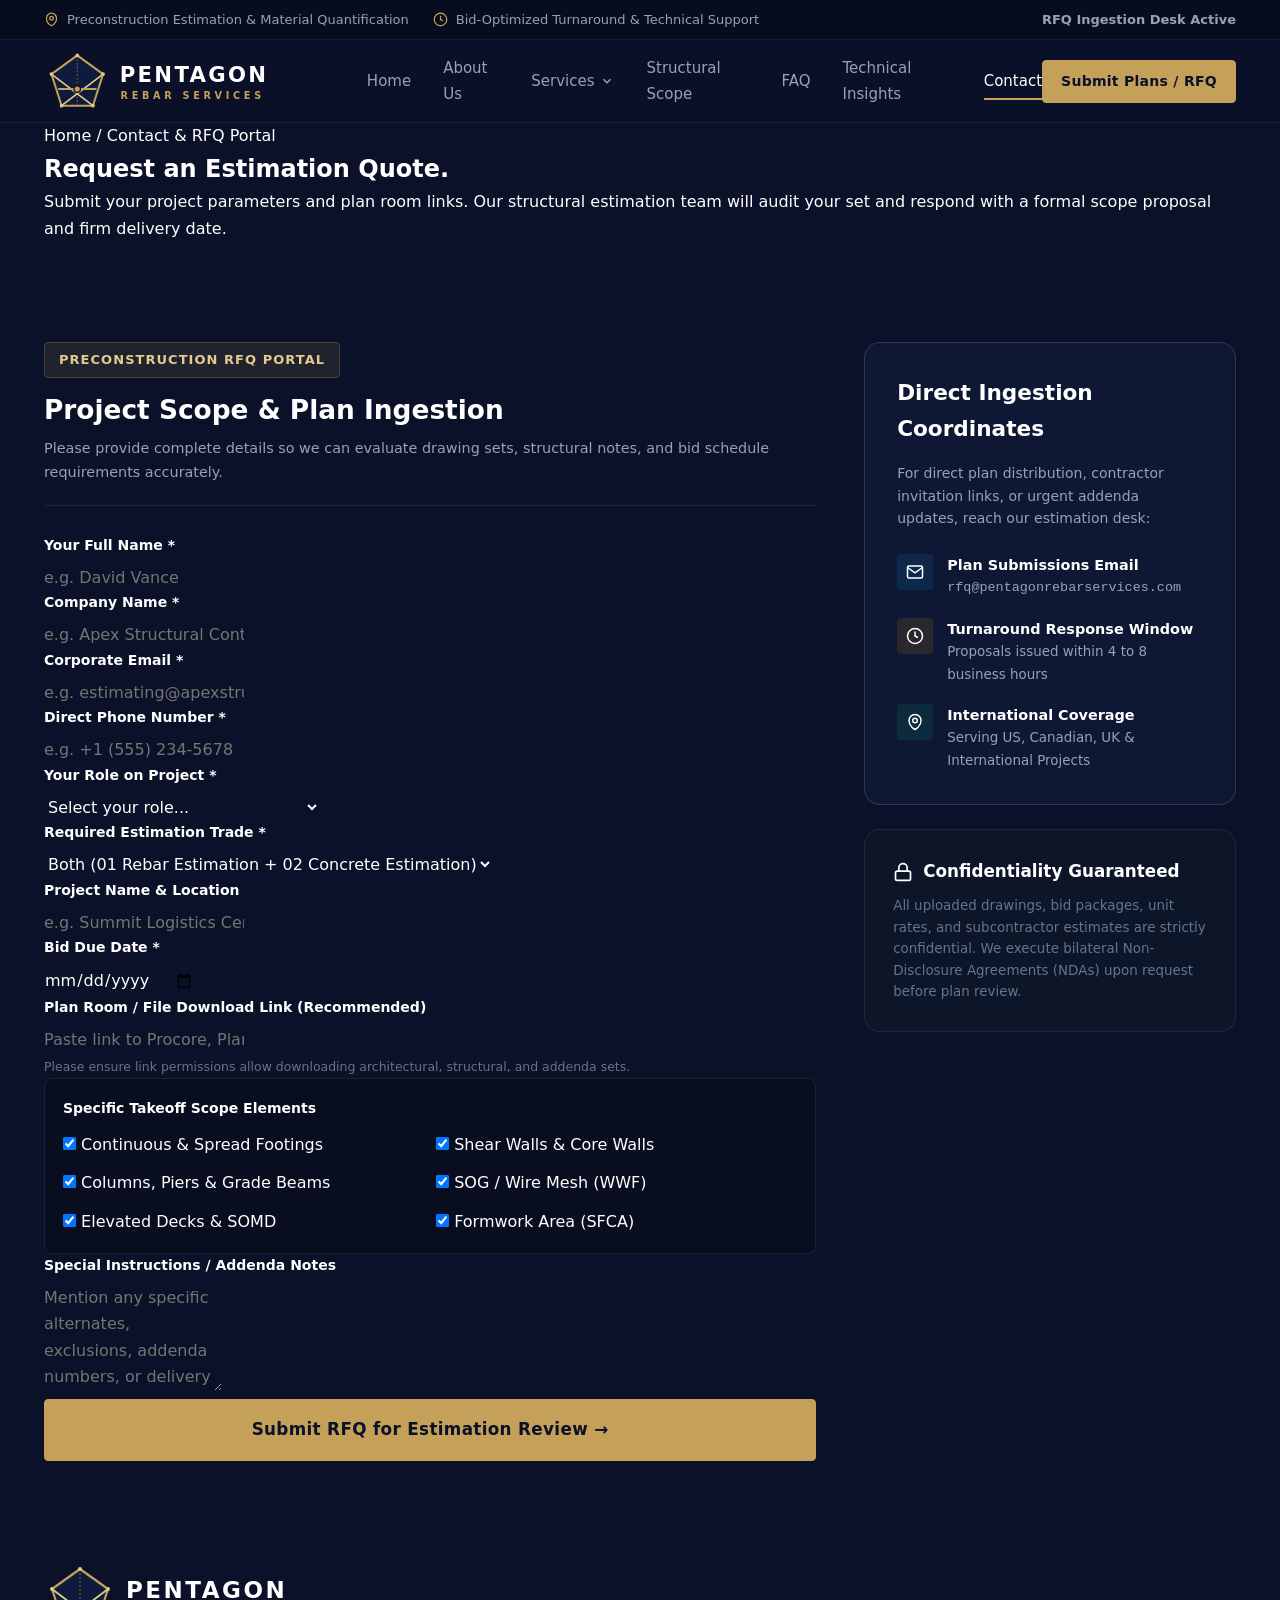
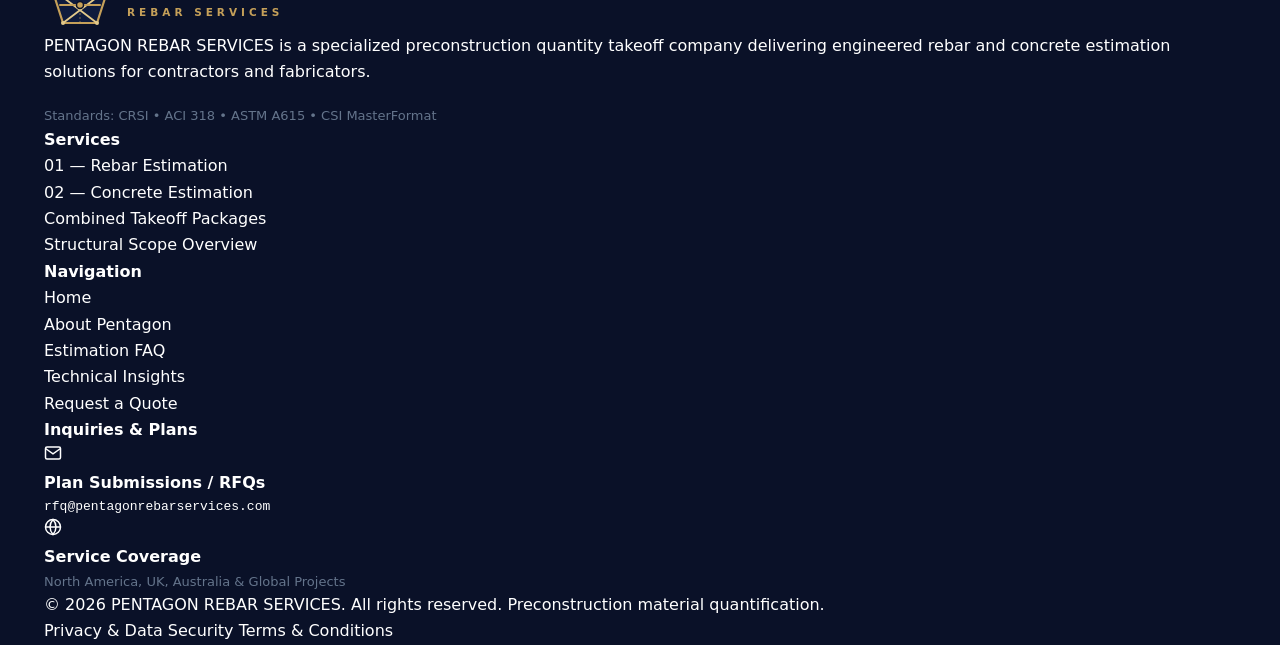
==== contact.html @ 57d5a28e "Initial Pentagon Rebar Services website" ====
<!DOCTYPE html>
<html lang="en">
<head>
  <meta charset="UTF-8">
  <meta http-equiv="X-UA-Compatible" content="IE=edge">
  <meta name="viewport" content="width=device-width, initial-scale=1.0">
  <title>Contact &amp; Request a Quote (RFQ) | PENTAGON REBAR SERVICES</title>
  <meta name="description" content="Submit structural drawings and plan sets for reinforcing steel and concrete estimation. Get a fast, itemized takeoff proposal from PENTAGON REBAR SERVICES.">
  <meta name="robots" content="index, follow">

  <!-- Favicon -->
  <link rel="icon" href="assets/images/favicon.svg" type="image/svg+xml">
  <link rel="shortcut icon" href="assets/images/favicon.svg" type="image/svg+xml">

  <!-- Master Stylesheet -->
  <link rel="stylesheet" href="assets/css/main.css">
</head>
<body>

  <!-- Top Utility Information Strip -->
  <div class="top-bar">
    <div class="container">
      <div class="top-bar-content">
        <div class="top-bar-items">
          <div class="top-bar-item">
            <svg width="15" height="15" viewBox="0 0 24 24" fill="none" stroke="currentColor" stroke-width="2"><path d="M12 22s-8-4.5-8-11.8A8 8 0 0 1 12 2a8 8 0 0 1 8 8.2c0 7.3-8 11.8-8 11.8z"/><circle cx="12" cy="10" r="3"/></svg>
            <span>Preconstruction Estimation &amp; Material Quantification</span>
          </div>
          <div class="top-bar-item">
            <svg width="15" height="15" viewBox="0 0 24 24" fill="none" stroke="currentColor" stroke-width="2"><circle cx="12" cy="12" r="10"/><polyline points="12 6 12 12 16 14"/></svg>
            <span>Bid-Optimized Turnaround &amp; Technical Support</span>
          </div>
        </div>
        <div class="top-bar-items">
          <div class="top-bar-item">
            <span style="color: var(--accent-cyan); font-weight: 600;">RFQ Ingestion Desk Active</span>
          </div>
        </div>
      </div>
    </div>
  </div>

  <!-- Header & Navigation -->
  <header class="header-main">
    <div class="container">
      <nav class="navbar">
        <a href="index.html" class="brand-logo" aria-label="Pentagon Rebar Services Home">
          <img src="assets/images/pentagon-logo.svg" alt="PENTAGON REBAR SERVICES Logo" height="42">
        </a>

        <!-- Desktop Navigation -->
        <ul class="nav-menu">
          <li><a href="index.html" class="nav-link">Home</a></li>
          <li><a href="about.html" class="nav-link">About Us</a></li>
          <li class="nav-item-dropdown">
            <a href="services.html" class="nav-link dropdown-trigger">
              Services
              <svg width="14" height="14" viewBox="0 0 24 24" fill="none" stroke="currentColor" stroke-width="2.5"><polyline points="6 9 12 15 18 9"/></svg>
            </a>
            <div class="dropdown-menu">
              <a href="rebar-estimation.html" class="dropdown-item">
                <div class="dropdown-item-icon">
                  <svg width="18" height="18" viewBox="0 0 24 24" fill="none" stroke="currentColor" stroke-width="2"><path d="M4 22h16"/><path d="M12 2v20"/><path d="m8 6 8 8"/><path d="m8 12 8 8"/></svg>
                </div>
                <div>
                  <div class="dropdown-item-title">01 — Rebar Estimation</div>
                  <div class="dropdown-item-desc">Itemized tonnage, bar schedules &amp; element takeoffs</div>
                </div>
              </a>
              <a href="concrete-estimation.html" class="dropdown-item">
                <div class="dropdown-item-icon" style="background: rgba(245, 158, 11, 0.12); color: var(--accent-amber);">
                  <svg width="18" height="18" viewBox="0 0 24 24" fill="none" stroke="currentColor" stroke-width="2"><rect x="3" y="3" width="18" height="18" rx="2"/><path d="M3 9h18"/><path d="M9 21V9"/></svg>
                </div>
                <div>
                  <div class="dropdown-item-title">02 — Concrete Estimation</div>
                  <div class="dropdown-item-desc">Cubic yardage, pour segmentation &amp; formwork SFCA</div>
                </div>
              </a>
              <a href="services.html" class="dropdown-item" style="border-top: 1px solid var(--border-subtle); margin-top: 6px; padding-top: 10px;">
                <div class="dropdown-item-title" style="color: var(--accent-cyan); font-size: 0.8125rem;">View Full Services Overview &rarr;</div>
              </a>
            </div>
          </li>
          <li><a href="projects.html" class="nav-link">Structural Scope</a></li>
          <li><a href="faq.html" class="nav-link">FAQ</a></li>
          <li><a href="insights.html" class="nav-link">Technical Insights</a></li>
          <li><a href="contact.html" class="nav-link active">Contact</a></li>
        </ul>

        <!-- Action Button -->
        <div style="display: flex; align-items: center; gap: 16px;">
          <a href="contact.html" class="btn btn-primary btn-sm d-none d-md-inline-flex">Submit Plans / RFQ</a>
          <button class="mobile-toggle" aria-label="Toggle Mobile Menu">
            <svg width="24" height="24" viewBox="0 0 24 24" fill="none" stroke="currentColor" stroke-width="2"><line x1="3" y1="12" x2="21" y2="12"/><line x1="3" y1="6" x2="21" y2="6"/><line x1="3" y1="18" x2="21" y2="18"/></svg>
          </button>
        </div>
      </nav>
    </div>
  </header>

  <!-- Mobile Drawer -->
  <div class="mobile-drawer-overlay"></div>
  <aside class="mobile-drawer">
    <div class="mobile-drawer-header">
      <img src="assets/images/pentagon-logo.svg" alt="PENTAGON Logo" height="34">
      <button class="mobile-drawer-close" aria-label="Close Mobile Menu" style="color: #FFFFFF;">
        <svg width="24" height="24" viewBox="0 0 24 24" fill="none" stroke="currentColor" stroke-width="2"><line x1="18" y1="6" x2="6" y2="18"/><line x1="6" y1="6" x2="18" y2="18"/></svg>
      </button>
    </div>
    <div class="mobile-drawer-links">
      <a href="index.html" class="mobile-drawer-link">Home</a>
      <a href="about.html" class="mobile-drawer-link">About Us</a>
      <a href="services.html" class="mobile-drawer-link">Services Overview</a>
      <a href="rebar-estimation.html" class="mobile-drawer-link" style="padding-left: 16px; font-size: 0.95rem; color: var(--accent-cyan);">&bull; 01 Rebar Estimation</a>
      <a href="concrete-estimation.html" class="mobile-drawer-link" style="padding-left: 16px; font-size: 0.95rem; color: var(--accent-amber);">&bull; 02 Concrete Estimation</a>
      <a href="projects.html" class="mobile-drawer-link">Structural Scope</a>
      <a href="faq.html" class="mobile-drawer-link">FAQ</a>
      <a href="insights.html" class="mobile-drawer-link">Technical Insights</a>
      <a href="contact.html" class="mobile-drawer-link active">Contact &amp; RFQ</a>
      <div style="margin-top: 24px;">
        <a href="contact.html" class="btn btn-primary" style="width: 100%;">Submit Plans for Quote</a>
      </div>
    </div>
  </aside>

  <!-- Page Breadcrumbs & Hero -->
  <section class="page-hero">
    <div class="container">
      <nav class="breadcrumbs">
        <a href="index.html">Home</a>
        <span>/</span>
        <span style="color: #FFFFFF;">Contact &amp; RFQ Portal</span>
      </nav>
      <h1 class="page-hero-title">Request an Estimation Quote.</h1>
      <p class="page-hero-lead">
        Submit your project parameters and plan room links. Our structural estimation team will audit your set and respond with a formal scope proposal and firm delivery date.
      </p>
    </div>
  </section>

  <!-- Main RFQ Form & Contact Information Grid -->
  <section class="section">
    <div class="container">
      <div style="display: grid; grid-template-columns: 1.35fr 0.65fr; gap: 48px; align-items: start;">

        <!-- RFQ Intake Form -->
        <div class="form-card">
          <div style="margin-bottom: 28px; padding-bottom: 20px; border-bottom: 1px solid var(--border-subtle);">
            <div class="badge badge-amber" style="margin-bottom: 10px;">Preconstruction RFQ Portal</div>
            <h2 style="font-size: 1.65rem; color: #FFFFFF; font-weight: 700;">Project Scope &amp; Plan Ingestion</h2>
            <p style="color: var(--text-secondary); font-size: 0.9rem; margin-top: 6px;">
              Please provide complete details so we can evaluate drawing sets, structural notes, and bid schedule requirements accurately.
            </p>
          </div>

          <form id="rfq-form">
            <!-- Row 1: Contact Info -->
            <div class="form-grid-2">
              <div class="form-group">
                <label class="form-label" for="rfq-name">Your Full Name *</label>
                <input type="text" id="rfq-name" class="form-control" placeholder="e.g. David Vance" required>
              </div>
              <div class="form-group">
                <label class="form-label" for="rfq-company">Company Name *</label>
                <input type="text" id="rfq-company" class="form-control" placeholder="e.g. Apex Structural Contractors" required>
              </div>
            </div>

            <!-- Row 2: Email & Phone -->
            <div class="form-grid-2">
              <div class="form-group">
                <label class="form-label" for="rfq-email">Corporate Email *</label>
                <input type="email" id="rfq-email" class="form-control" placeholder="e.g. estimating@apexstructural.com" required>
              </div>
              <div class="form-group">
                <label class="form-label" for="rfq-phone">Direct Phone Number *</label>
                <input type="tel" id="rfq-phone" class="form-control" placeholder="e.g. +1 (555) 234-5678" required>
              </div>
            </div>

            <!-- Row 3: Role & Trade Selection -->
            <div class="form-grid-2">
              <div class="form-group">
                <label class="form-label" for="rfq-role">Your Role on Project *</label>
                <select id="rfq-role" class="form-control" required>
                  <option value="">Select your role...</option>
                  <option value="General Contractor">General Contractor (GC)</option>
                  <option value="Rebar Fabricator">Rebar Fabricator</option>
                  <option value="Concrete Subcontractor">Concrete Subcontractor / Placer</option>
                  <option value="Developer / Owner">Developer / Real Estate Owner</option>
                  <option value="Independent Estimator">Independent Chief Estimator</option>
                </select>
              </div>
              <div class="form-group">
                <label class="form-label" for="rfq-trade">Required Estimation Trade *</label>
                <select id="rfq-trade" class="form-control" required>
                  <option value="Both">Both (01 Rebar Estimation + 02 Concrete Estimation)</option>
                  <option value="Rebar">01 — Rebar Estimation Only</option>
                  <option value="Concrete">02 — Concrete Estimation Only</option>
                </select>
              </div>
            </div>

            <!-- Row 4: Project Details -->
            <div class="form-grid-2">
              <div class="form-group">
                <label class="form-label" for="rfq-proj-name">Project Name &amp; Location</label>
                <input type="text" id="rfq-proj-name" class="form-control" placeholder="e.g. Summit Logistics Center, Phase 2">
              </div>
              <div class="form-group">
                <label class="form-label" for="rfq-bid-date">Bid Due Date *</label>
                <input type="date" id="rfq-bid-date" class="form-control" required>
              </div>
            </div>

            <!-- Drawing Link Field -->
            <div class="form-group">
              <label class="form-label" for="rfq-link">Plan Room / File Download Link (Recommended)</label>
              <input type="url" id="rfq-link" class="form-control" placeholder="Paste link to Procore, PlanGrid, DropBox, OneDrive, Google Drive, or WeTransfer...">
              <span style="font-size: 0.78rem; color: var(--text-muted); margin-top: 4px; display: block;">
                Please ensure link permissions allow downloading architectural, structural, and addenda sets.
              </span>
            </div>

            <!-- Scope Checklist -->
            <div class="form-group" style="background: rgba(7, 11, 20, 0.4); padding: 18px; border-radius: var(--radius-md); border: 1px solid var(--border-subtle);">
              <label class="form-label" style="margin-bottom: 12px;">Specific Takeoff Scope Elements</label>
              <div style="display: grid; grid-template-columns: repeat(2, 1fr); gap: 12px;">
                <label class="checkbox-group">
                  <input type="checkbox" checked>
                  <span>Continuous &amp; Spread Footings</span>
                </label>
                <label class="checkbox-group">
                  <input type="checkbox" checked>
                  <span>Shear Walls &amp; Core Walls</span>
                </label>
                <label class="checkbox-group">
                  <input type="checkbox" checked>
                  <span>Columns, Piers &amp; Grade Beams</span>
                </label>
                <label class="checkbox-group">
                  <input type="checkbox" checked>
                  <span>SOG / Wire Mesh (WWF)</span>
                </label>
                <label class="checkbox-group">
                  <input type="checkbox" checked>
                  <span>Elevated Decks &amp; SOMD</span>
                </label>
                <label class="checkbox-group">
                  <input type="checkbox" checked>
                  <span>Formwork Area (SFCA)</span>
                </label>
              </div>
            </div>

            <!-- Message / Notes -->
            <div class="form-group">
              <label class="form-label" for="rfq-notes">Special Instructions / Addenda Notes</label>
              <textarea id="rfq-notes" class="form-control" rows="4" placeholder="Mention any specific alternates, exclusions, addenda numbers, or delivery preferences..."></textarea>
            </div>

            <!-- Submit Button -->
            <button type="submit" class="btn btn-primary btn-lg" style="width: 100%;">
              Submit RFQ for Estimation Review &rarr;
            </button>
          </form>

          <!-- Interactive Modal / Submission Output -->
          <div id="rfq-confirmation" style="display: none; margin-top: 24px; background: rgba(16, 185, 129, 0.1); border: 1px solid rgba(16, 185, 129, 0.3); border-radius: var(--radius-md); padding: 20px;">
            <div style="display: flex; align-items: center; gap: 12px; margin-bottom: 8px;">
              <svg width="24" height="24" viewBox="0 0 24 24" fill="none" stroke="#10B981" stroke-width="2.5"><polyline points="20 6 9 17 4 12"/></svg>
              <h4 style="font-size: 1.1rem; color: #FFFFFF; font-weight: 700;">RFQ Submission Received</h4>
            </div>
            <p style="color: var(--text-secondary); font-size: 0.9rem; line-height: 1.5;">
              Thank you. Our preconstruction structural estimators have logged your project documents. We will review the drawing scale and notes, and dispatch a formal quotation within standard business hours.
            </p>
          </div>
        </div>

        <!-- Contact Cards & Info Sidebar -->
        <div style="display: flex; flex-direction: column; gap: 24px;">

          <div style="background: var(--bg-card); border: 1px solid var(--border-medium); border-radius: var(--radius-xl); padding: 32px;">
            <h3 style="font-size: 1.35rem; color: #FFFFFF; font-weight: 700; margin-bottom: 16px;">
              Direct Ingestion Coordinates
            </h3>
            <p style="font-size: 0.875rem; color: var(--text-secondary); line-height: 1.6; margin-bottom: 24px;">
              For direct plan distribution, contractor invitation links, or urgent addenda updates, reach our estimation desk:
            </p>

            <div style="display: flex; flex-direction: column; gap: 18px; font-size: 0.9rem;">
              <div style="display: flex; gap: 14px; align-items: flex-start;">
                <div style="width: 36px; height: 36px; border-radius: var(--radius-sm); background: rgba(14, 165, 233, 0.12); color: var(--accent-cyan); display: flex; align-items: center; justify-content: center; flex-shrink: 0;">
                  <svg width="18" height="18" viewBox="0 0 24 24" fill="none" stroke="currentColor" stroke-width="2"><path d="M4 4h16c1.1 0 2 .9 2 2v12c0 1.1-.9 2-2 2H4c-1.1 0-2-.9-2-2V6c0-1.1.9-2 2-2z"/><polyline points="22,6 12,13 2,6"/></svg>
                </div>
                <div>
                  <div style="font-weight: 700; color: #FFFFFF;">Plan Submissions Email</div>
                  <div style="color: var(--text-secondary); font-family: var(--font-mono); font-size: 0.84rem;">rfq@pentagonrebarservices.com</div>
                </div>
              </div>

              <div style="display: flex; gap: 14px; align-items: flex-start;">
                <div style="width: 36px; height: 36px; border-radius: var(--radius-sm); background: rgba(245, 158, 11, 0.12); color: var(--accent-amber); display: flex; align-items: center; justify-content: center; flex-shrink: 0;">
                  <svg width="18" height="18" viewBox="0 0 24 24" fill="none" stroke="currentColor" stroke-width="2"><circle cx="12" cy="12" r="10"/><polyline points="12 6 12 12 16 14"/></svg>
                </div>
                <div>
                  <div style="font-weight: 700; color: #FFFFFF;">Turnaround Response Window</div>
                  <div style="color: var(--text-secondary); font-size: 0.84rem;">Proposals issued within 4 to 8 business hours</div>
                </div>
              </div>

              <div style="display: flex; gap: 14px; align-items: flex-start;">
                <div style="width: 36px; height: 36px; border-radius: var(--radius-sm); background: rgba(16, 185, 129, 0.12); color: var(--accent-emerald); display: flex; align-items: center; justify-content: center; flex-shrink: 0;">
                  <svg width="18" height="18" viewBox="0 0 24 24" fill="none" stroke="currentColor" stroke-width="2"><path d="M12 22s-8-4.5-8-11.8A8 8 0 0 1 12 2a8 8 0 0 1 8 8.2c0 7.3-8 11.8-8 11.8z"/><circle cx="12" cy="10" r="3"/></svg>
                </div>
                <div>
                  <div style="font-weight: 700; color: #FFFFFF;">International Coverage</div>
                  <div style="color: var(--text-secondary); font-size: 0.84rem;">Serving US, Canadian, UK &amp; International Projects</div>
                </div>
              </div>
            </div>
          </div>

          <!-- Non-Disclosure Notice Card -->
          <div style="background: rgba(15, 23, 42, 0.7); border: 1px solid var(--border-subtle); border-radius: var(--radius-xl); padding: 28px;">
            <div style="display: flex; align-items: center; gap: 10px; margin-bottom: 10px;">
              <svg width="20" height="20" viewBox="0 0 24 24" fill="none" stroke="currentColor" stroke-width="2" style="color: var(--accent-cyan);"><rect x="3" y="11" width="18" height="11" rx="2" ry="2"/><path d="M7 11V7a5 5 0 0 1 10 0v4"/></svg>
              <h4 style="font-size: 1.05rem; color: #FFFFFF; font-weight: 700;">Confidentiality Guaranteed</h4>
            </div>
            <p style="font-size: 0.84rem; color: var(--text-muted); line-height: 1.6;">
              All uploaded drawings, bid packages, unit rates, and subcontractor estimates are strictly confidential. We execute bilateral Non-Disclosure Agreements (NDAs) upon request before plan review.
            </p>
          </div>

        </div>

      </div>
    </div>
  </section>

  <!-- Footer -->
  <footer class="footer-main">
    <div class="container">
      <div class="footer-grid">
        <div>
          <a href="index.html" class="brand-logo" aria-label="Pentagon Rebar Services Home">
            <img src="assets/images/pentagon-logo.svg" alt="PENTAGON REBAR SERVICES Logo" height="38">
          </a>
          <p class="footer-bio">
            PENTAGON REBAR SERVICES is a specialized preconstruction quantity takeoff company delivering engineered rebar and concrete estimation solutions for contractors and fabricators.
          </p>
          <div style="margin-top: 20px; font-size: 0.8125rem; color: var(--text-muted);">
            Standards: CRSI &bull; ACI 318 &bull; ASTM A615 &bull; CSI MasterFormat
          </div>
        </div>

        <div>
          <h4 class="footer-heading">Services</h4>
          <ul class="footer-links">
            <li><a href="rebar-estimation.html" class="footer-link">01 &mdash; Rebar Estimation</a></li>
            <li><a href="concrete-estimation.html" class="footer-link">02 &mdash; Concrete Estimation</a></li>
            <li><a href="services.html" class="footer-link">Combined Takeoff Packages</a></li>
            <li><a href="projects.html" class="footer-link">Structural Scope Overview</a></li>
          </ul>
        </div>

        <div>
          <h4 class="footer-heading">Navigation</h4>
          <ul class="footer-links">
            <li><a href="index.html" class="footer-link">Home</a></li>
            <li><a href="about.html" class="footer-link">About Pentagon</a></li>
            <li><a href="faq.html" class="footer-link">Estimation FAQ</a></li>
            <li><a href="insights.html" class="footer-link">Technical Insights</a></li>
            <li><a href="contact.html" class="footer-link">Request a Quote</a></li>
          </ul>
        </div>

        <div>
          <h4 class="footer-heading">Inquiries &amp; Plans</h4>
          <div class="footer-contact-item">
            <svg width="18" height="18" viewBox="0 0 24 24" fill="none" stroke="currentColor" stroke-width="2"><path d="M4 4h16c1.1 0 2 .9 2 2v12c0 1.1-.9 2-2 2H4c-1.1 0-2-.9-2-2V6c0-1.1.9-2 2-2z"/><polyline points="22,6 12,13 2,6"/></svg>
            <div>
              <div style="font-weight: 600; color: #FFFFFF;">Plan Submissions / RFQs</div>
              <div style="color: var(--accent-cyan); font-size: 0.8125rem; font-family: var(--font-mono);">rfq@pentagonrebarservices.com</div>
            </div>
          </div>
          <div class="footer-contact-item">
            <svg width="18" height="18" viewBox="0 0 24 24" fill="none" stroke="currentColor" stroke-width="2"><circle cx="12" cy="12" r="10"/><line x1="2" y1="12" x2="22" y2="12"/><path d="M12 2a15.3 15.3 0 0 1 4 10 15.3 15.3 0 0 1-4 10 15.3 15.3 0 0 1-4-10 15.3 15.3 0 0 1 4-10z"/></svg>
            <div>
              <div style="font-weight: 600; color: #FFFFFF;">Service Coverage</div>
              <div style="color: var(--text-muted); font-size: 0.8125rem;">North America, UK, Australia &amp; Global Projects</div>
            </div>
          </div>
        </div>
      </div>

      <div class="footer-bottom">
        <div>
          &copy; <span id="current-year"></span> PENTAGON REBAR SERVICES. All rights reserved. Preconstruction material quantification.
        </div>
        <div class="footer-legal-links">
          <a href="privacy-policy.html" class="footer-link">Privacy &amp; Data Security</a>
          <a href="terms-and-conditions.html" class="footer-link">Terms &amp; Conditions</a>
        </div>
      </div>
    </div>
  </footer>

  <!-- Back to Top Button -->
  <button class="back-to-top" aria-label="Back to Top">
    <svg width="20" height="20" viewBox="0 0 24 24" fill="none" stroke="currentColor" stroke-width="2.5"><polyline points="18 15 12 9 6 15"/></svg>
  </button>

  <script src="assets/js/main.js"></script>
  <script>
    document.getElementById('current-year').textContent = new Date().getFullYear();

    // RFQ Form Submission Simulation
    const rfqForm = document.getElementById('rfq-form');
    const rfqConfirmation = document.getElementById('rfq-confirmation');
    if (rfqForm) {
      rfqForm.addEventListener('submit', (e) => {
        e.preventDefault();
        rfqForm.style.opacity = '0.5';
        rfqForm.querySelectorAll('input, button, select, textarea').forEach(el => el.disabled = true);
        if (rfqConfirmation) {
          rfqConfirmation.style.display = 'block';
          rfqConfirmation.scrollIntoView({ behavior: 'smooth', block: 'nearest' });
        }
      });
    }
  </script>
</body>
</html>
---- assets/css/main.css ----
/* ==========================================================================
   PENTAGON REBAR SERVICES — MASTER DESIGN SYSTEM
   Premium Architectural / Construction Engineering B2B Aesthetic
   Palette: Deep Navy, Charcoal, Warm White, Subtle Champagne / Gold
   ========================================================================== */

:root {
  /* Color Palette */
  --bg-dark: #0A1128;
  --bg-primary: #0A1128;
  --bg-secondary: #0F1A38;
  --bg-tertiary: #142247;
  --bg-card: rgba(16, 26, 56, 0.7);
  --bg-card-hover: rgba(22, 36, 74, 0.85);
  --bg-surface: #101935;
  --bg-light: #F8FAFC;
  --bg-glass: rgba(10, 17, 40, 0.92);

  --border-subtle: rgba(255, 255, 255, 0.08);
  --border-medium: rgba(255, 255, 255, 0.14);
  --border-strong: rgba(255, 255, 255, 0.22);
  --border-gold: rgba(197, 160, 89, 0.3);

  --text-primary: #FFFFFF;
  --text-secondary: #94A3B8;
  --text-muted: #64748B;
  --text-dark: #0A1128;
  --text-dark-secondary: #334155;

  /* Refined Champagne Gold Accent */
  --accent-gold: #C5A059;
  --accent-gold-hover: #D4AF37;
  --accent-gold-light: #E5C98E;
  --accent-gold-subtle: rgba(197, 160, 89, 0.12);
  --accent-gold-border: rgba(197, 160, 89, 0.25);

  /* Secondary Steel Accent */
  --accent-steel: #38BDF8;
  --accent-steel-subtle: rgba(56, 189, 248, 0.1);

  /* Typography */
  --font-sans: 'Inter', system-ui, -apple-system, BlinkMacSystemFont, 'Segoe UI', Roboto, Helvetica, Arial, sans-serif;
  --font-mono: 'JetBrains Mono', 'SFMono-Regular', Consolas, 'Liberation Mono', Menlo, monospace;

  /* Layout */
  --container-max: 1240px;
  --radius-sm: 4px;
  --radius-md: 8px;
  --radius-lg: 12px;
  --radius-xl: 16px;
  --radius-full: 9999px;

  /* Transitions */
  --transition-fast: 0.15s ease;
  --transition-normal: 0.25s ease;
  --transition-smooth: 0.4s cubic-bezier(0.16, 1, 0.3, 1);
}

/* Base Reset & Typography */
*, *::before, *::after {
  box-sizing: border-box;
  margin: 0;
  padding: 0;
}

html {
  font-size: 16px;
  scroll-behavior: smooth;
  -webkit-font-smoothing: antialiased;
  -moz-osx-font-smoothing: grayscale;
}

body {
  font-family: var(--font-sans);
  background-color: var(--bg-dark);
  color: var(--text-primary);
  line-height: 1.65;
  overflow-x: hidden;
  min-height: 100vh;
}

a {
  color: inherit;
  text-decoration: none;
  transition: color var(--transition-fast);
}

img {
  max-width: 100%;
  height: auto;
  display: block;
}

ul, ol {
  list-style: none;
}

button, input, textarea, select {
  font: inherit;
  color: inherit;
  background: transparent;
  border: none;
  outline: none;
}

button {
  cursor: pointer;
}

/* Layout Utilities */
.container {
  width: 100%;
  max-width: var(--container-max);
  margin-left: auto;
  margin-right: auto;
  padding-left: 24px;
  padding-right: 24px;
}

.section {
  padding-top: 100px;
  padding-bottom: 100px;
  position: relative;
}

.section-sm {
  padding-top: 60px;
  padding-bottom: 60px;
}

.section-header {
  text-align: center;
  max-width: 780px;
  margin: 0 auto 54px auto;
}

.section-header.text-start {
  text-align: left;
  margin-left: 0;
}

/* Restrained Gold Badges */
.badge {
  display: inline-flex;
  align-items: center;
  gap: 8px;
  padding: 6px 14px;
  border-radius: var(--radius-sm);
  font-size: 0.8125rem;
  font-weight: 600;
  letter-spacing: 0.08em;
  text-transform: uppercase;
  background: var(--accent-gold-subtle);
  color: var(--accent-gold-light);
  border: 1px solid var(--accent-gold-border);
  margin-bottom: 18px;
}

.section-title {
  font-size: clamp(2.1rem, 3.6vw, 2.85rem);
  font-weight: 800;
  letter-spacing: -0.025em;
  line-height: 1.2;
  color: #FFFFFF;
  margin-bottom: 18px;
}

.section-subtitle {
  font-size: 1.125rem;
  color: var(--text-secondary);
  line-height: 1.7;
}

.text-gold {
  color: var(--accent-gold);
}

/* Buttons */
.btn {
  display: inline-flex;
  align-items: center;
  justify-content: center;
  gap: 10px;
  padding: 14px 28px;
  border-radius: var(--radius-sm);
  font-size: 0.9375rem;
  font-weight: 600;
  letter-spacing: 0.02em;
  transition: all var(--transition-normal);
  white-space: nowrap;
}

.btn-primary {
  background: var(--accent-gold);
  color: #0A1128;
  font-weight: 700;
  border: 1px solid var(--accent-gold);
}

.btn-primary:hover {
  background: var(--accent-gold-hover);
  border-color: var(--accent-gold-hover);
  transform: translateY(-2px);
  box-shadow: 0 8px 24px rgba(197, 160, 89, 0.25);
}

.btn-secondary {
  background: rgba(255, 255, 255, 0.06);
  color: #FFFFFF;
  border: 1px solid var(--border-medium);
}

.btn-secondary:hover {
  background: rgba(255, 255, 255, 0.12);
  border-color: rgba(255, 255, 255, 0.3);
  transform: translateY(-2px);
}

.btn-sm {
  padding: 9px 18px;
  font-size: 0.875rem;
}

.btn-lg {
  padding: 16px 36px;
  font-size: 1.05rem;
}

/* Top Utility Bar */
.top-bar {
  background: #070C1E;
  border-bottom: 1px solid var(--border-subtle);
  font-size: 0.8125rem;
  color: var(--text-secondary);
  padding: 9px 0;
  position: relative;
  z-index: 50;
}

.top-bar-content {
  display: flex;
  align-items: center;
  justify-content: space-between;
}

.top-bar-items {
  display: flex;
  align-items: center;
  gap: 24px;
}

.top-bar-item {
  display: flex;
  align-items: center;
  gap: 8px;
}

.top-bar-item svg {
  color: var(--accent-gold);
}

/* Header & Main Navigation */
.header-main {
  position: sticky;
  top: 0;
  z-index: 100;
  background: var(--bg-glass);
  backdrop-filter: blur(14px);
  border-bottom: 1px solid var(--border-subtle);
  transition: all var(--transition-normal);
}

.header-main.scrolled {
  background: rgba(10, 17, 40, 0.98);
  box-shadow: 0 10px 30px rgba(0, 0, 0, 0.4);
}

.navbar {
  display: flex;
  align-items: center;
  justify-content: space-between;
  height: 82px;
}

.brand-logo {
  display: flex;
  align-items: center;
  gap: 12px;
}

/* Desktop Navigation Menu */
.nav-menu {
  display: flex;
  align-items: center;
  gap: 32px;
}

.nav-link {
  font-size: 0.9375rem;
  font-weight: 500;
  color: var(--text-secondary);
  padding: 8px 0;
  position: relative;
  transition: color var(--transition-fast);
}

.nav-link:hover,
.nav-link.active {
  color: #FFFFFF;
}

.nav-link.active::after {
  content: '';
  position: absolute;
  bottom: -2px;
  left: 0;
  width: 100%;
  height: 2px;
  background: var(--accent-gold);
}

/* Dropdown Menu for Services */
.nav-item-dropdown {
  position: relative;
}

.dropdown-trigger {
  display: flex;
  align-items: center;
  gap: 6px;
}

.dropdown-menu {
  position: absolute;
  top: 100%;
  left: 0;
  min-width: 290px;
  background: #0E1838;
  border: 1px solid var(--border-medium);
  border-radius: var(--radius-md);
  padding: 12px;
  box-shadow: 0 16px 40px rgba(0, 0, 0, 0.5);
  opacity: 0;
  visibility: hidden;
  transform: translateY(10px);
  transition: all var(--transition-fast);
  z-index: 100;
}

.nav-item-dropdown:hover .dropdown-menu {
  opacity: 1;
  visibility: visible;
  transform: translateY(0);
}

.dropdown-item {
  display: flex;
  align-items: flex-start;
  gap: 12px;
  padding: 12px;
  border-radius: var(--radius-sm);
  transition: background var(--transition-fast);
}

.dropdown-item:hover {
  background: rgba(255, 255, 255, 0.05);
}

.dropdown-item-num {
  font-family: var(--font-mono);
  font-size: 0.75rem;
  font-weight: 700;
  color: var(--accent-gold);
  background: var(--accent-gold-subtle);
  padding: 3px 6px;
  border-radius: var(--radius-sm);
  margin-top: 2px;
}

.dropdown-item-title {
  font-size: 0.9375rem;
  font-weight: 600;
  color: #FFFFFF;
  margin-bottom: 2px;
}

.dropdown-item-desc {
  font-size: 0.8125rem;
  color: var(--text-muted);
  line-height: 1.35;
}

/* Mobile Toggle */
.mobile-toggle {
  display: none;
  width: 44px;
  height: 44px;
  border-radius: var(--radius-sm);
  background: rgba(255, 255, 255, 0.05);
  border: 1px solid var(--border-subtle);
  color: #FFFFFF;
  align-items: center;
  justify-content: center;
}

/* Mobile Drawer */
.mobile-drawer-overlay {
  position: fixed;
  inset: 0;
  background: rgba(0, 0, 0, 0.75);
  backdrop-filter: blur(4px);
  z-index: 190;
  opacity: 0;
  visibility: hidden;
  transition: all var(--transition-normal);
}

.mobile-drawer-overlay.active {
  opacity: 1;
  visibility: visible;
}

.mobile-drawer {
  position: fixed;
  top: 0;
  right: 0;
  bottom: 0;
  width: 330px;
  max-width: 85vw;
  background: #0B132B;
  border-left: 1px solid var(--border-medium);
  padding: 24px;
  z-index: 200;
  transform: translateX(100%);
  transition: transform var(--transition-normal);
  display: flex;
  flex-direction: column;
  overflow-y: auto;
}

.mobile-drawer.active {
  transform: translateX(0);
}

.mobile-drawer-header {
  display: flex;
  align-items: center;
  justify-content: space-between;
  padding-bottom: 20px;
  border-bottom: 1px solid var(--border-subtle);
  margin-bottom: 24px;
}

.mobile-drawer-links {
  display: flex;
  flex-direction: column;
  gap: 16px;
  flex-grow: 1;
}

.mobile-drawer-link {
  font-size: 1.05rem;
  font-weight: 600;
  color: var(--text-secondary);
  padding: 6px 0;
}

.mobile-drawer-link.active,
.mobile-drawer-link:hover {
  color: var(--accent-gold);
}

/* Hero Section — Strong Visual Background */
.hero-visual-section {
  position: relative;
  padding: 120px 0 130px 0;
  overflow: hidden;
  background: #080E24;
}

.hero-bg-image {
  position: absolute;
  inset: 0;
  width: 100%;
  height: 100%;
  object-fit: cover;
  opacity: 0.32;
  filter: contrast(1.1) brightness(0.85);
}

.hero-overlay {
  position: absolute;
  inset: 0;
  background: linear-gradient(to right, rgba(10, 17, 40, 0.95) 30%, rgba(10, 17, 40, 0.7) 100%);
}

.hero-content-wrap {
  position: relative;
  z-index: 2;
  max-width: 780px;
}

.hero-brand-kicker {
  font-size: 0.875rem;
  font-weight: 700;
  letter-spacing: 0.16em;
  text-transform: uppercase;
  color: var(--accent-gold);
  margin-bottom: 16px;
  display: flex;
  align-items: center;
  gap: 10px;
}

.hero-brand-kicker::before {
  content: '';
  width: 32px;
  height: 2px;
  background: var(--accent-gold);
}

.hero-headline {
  font-size: clamp(2.6rem, 4.8vw, 4rem);
  font-weight: 800;
  line-height: 1.1;
  letter-spacing: -0.03em;
  color: #FFFFFF;
  margin-bottom: 22px;
}

.hero-headline span {
  color: var(--accent-gold);
}

.hero-supporting {
  font-size: 1.25rem;
  color: var(--text-secondary);
  line-height: 1.65;
  margin-bottom: 40px;
  max-width: 660px;
}

.hero-ctas {
  display: flex;
  align-items: center;
  gap: 18px;
  flex-wrap: wrap;
}

/* Feature Pillars Grid (Why Pentagon / Core Positioning) */
.pillars-grid {
  display: grid;
  grid-template-columns: repeat(4, 1fr);
  gap: 24px;
}

.pillar-card {
  background: var(--bg-card);
  border: 1px solid var(--border-subtle);
  border-radius: var(--radius-md);
  padding: 32px 24px;
  transition: all var(--transition-normal);
  display: flex;
  flex-direction: column;
}

.pillar-card:hover {
  border-color: var(--border-gold);
  background: var(--bg-card-hover);
  transform: translateY(-4px);
}

.pillar-icon {
  width: 48px;
  height: 48px;
  border-radius: var(--radius-sm);
  background: var(--accent-gold-subtle);
  color: var(--accent-gold);
  border: 1px solid var(--accent-gold-border);
  display: flex;
  align-items: center;
  justify-content: center;
  margin-bottom: 20px;
}

.pillar-title {
  font-size: 1.15rem;
  font-weight: 700;
  color: #FFFFFF;
  margin-bottom: 10px;
}

.pillar-desc {
  font-size: 0.9rem;
  color: var(--text-secondary);
  line-height: 1.6;
}

/* Core Two Services Showcase */
.services-editorial-grid {
  display: grid;
  grid-template-columns: 1fr 1fr;
  gap: 40px;
}

.service-feature-card {
  background: var(--bg-card);
  border: 1px solid var(--border-medium);
  border-radius: var(--radius-lg);
  overflow: hidden;
  display: flex;
  flex-direction: column;
  transition: all var(--transition-smooth);
}

.service-feature-card:hover {
  border-color: var(--border-gold);
  transform: translateY(-5px);
  box-shadow: 0 20px 45px rgba(0, 0, 0, 0.45);
}

.service-feature-img-wrap {
  height: 280px;
  position: relative;
  overflow: hidden;
}

.service-feature-img-wrap img {
  width: 100%;
  height: 100%;
  object-fit: cover;
  transition: transform var(--transition-smooth);
}

.service-feature-card:hover .service-feature-img-wrap img {
  transform: scale(1.04);
}

.service-tag {
  position: absolute;
  top: 18px;
  left: 18px;
  background: rgba(10, 17, 40, 0.9);
  color: var(--accent-gold);
  border: 1px solid var(--accent-gold-border);
  padding: 5px 12px;
  border-radius: var(--radius-sm);
  font-size: 0.8125rem;
  font-weight: 700;
  letter-spacing: 0.06em;
  text-transform: uppercase;
}

.service-feature-body {
  padding: 36px 32px;
  display: flex;
  flex-direction: column;
  flex-grow: 1;
}

.service-feature-title {
  font-size: 1.75rem;
  font-weight: 700;
  color: #FFFFFF;
  margin-bottom: 14px;
}

.service-feature-desc {
  font-size: 1rem;
  color: var(--text-secondary);
  line-height: 1.7;
  margin-bottom: 24px;
}

.service-feature-list {
  display: flex;
  flex-direction: column;
  gap: 12px;
  margin-bottom: 32px;
  flex-grow: 1;
}

.service-feature-item {
  display: flex;
  align-items: flex-start;
  gap: 12px;
  font-size: 0.9375rem;
  color: var(--text-secondary);
}

.service-feature-item svg {
  color: var(--accent-gold);
  flex-shrink: 0;
  margin-top: 3px;
}

/* 4-Stage Process Flow */
.process-steps-grid {
  display: grid;
  grid-template-columns: repeat(4, 1fr);
  gap: 24px;
  position: relative;
}

.process-step-card {
  background: var(--bg-card);
  border: 1px solid var(--border-subtle);
  border-radius: var(--radius-md);
  padding: 32px 24px;
  position: relative;
  transition: all var(--transition-normal);
}

.process-step-card:hover {
  border-color: var(--border-gold);
  background: var(--bg-card-hover);
}

.process-step-num {
  font-family: var(--font-mono);
  font-size: 1.75rem;
  font-weight: 800;
  color: var(--accent-gold);
  margin-bottom: 14px;
}

.process-step-title {
  font-size: 1.15rem;
  font-weight: 700;
  color: #FFFFFF;
  margin-bottom: 10px;
}

.process-step-desc {
  font-size: 0.875rem;
  color: var(--text-secondary);
  line-height: 1.6;
}

/* Deliverable Structure Showcase (Visual & Conceptual, NO fake numbers!) */
.deliverable-showcase-wrap {
  background: #0E1838;
  border: 1px solid var(--border-medium);
  border-radius: var(--radius-lg);
  padding: 44px 40px;
}

.deliverable-categories-grid {
  display: grid;
  grid-template-columns: repeat(3, 1fr);
  gap: 20px;
  margin-top: 32px;
}

.deliverable-category-box {
  background: rgba(10, 17, 40, 0.7);
  border: 1px solid var(--border-subtle);
  border-radius: var(--radius-sm);
  padding: 24px 20px;
}

.deliverable-cat-num {
  font-family: var(--font-mono);
  font-size: 0.8125rem;
  color: var(--accent-gold);
  font-weight: 700;
  margin-bottom: 8px;
}

.deliverable-cat-title {
  font-size: 1.05rem;
  font-weight: 700;
  color: #FFFFFF;
  margin-bottom: 8px;
}

.deliverable-cat-desc {
  font-size: 0.84rem;
  color: var(--text-secondary);
  line-height: 1.55;
}

/* Construction Applications / Project Types Grid */
.applications-grid {
  display: grid;
  grid-template-columns: repeat(3, 1fr);
  gap: 28px;
}

.application-card {
  background: var(--bg-card);
  border: 1px solid var(--border-subtle);
  border-radius: var(--radius-md);
  overflow: hidden;
  transition: all var(--transition-normal);
  display: flex;
  flex-direction: column;
}

.application-card:hover {
  border-color: var(--border-gold);
  transform: translateY(-4px);
}

.application-img-wrap {
  height: 200px;
  position: relative;
  overflow: hidden;
}

.application-img-wrap img {
  width: 100%;
  height: 100%;
  object-fit: cover;
  transition: transform var(--transition-smooth);
}

.application-card:hover .application-img-wrap img {
  transform: scale(1.05);
}

.application-body {
  padding: 24px;
  display: flex;
  flex-direction: column;
  flex-grow: 1;
}

.application-title {
  font-size: 1.2rem;
  font-weight: 700;
  color: #FFFFFF;
  margin-bottom: 10px;
}

.application-desc {
  font-size: 0.875rem;
  color: var(--text-secondary);
  line-height: 1.6;
  margin-bottom: 16px;
  flex-grow: 1;
}

.application-elements {
  font-size: 0.8125rem;
  color: var(--accent-gold-light);
  border-top: 1px solid var(--border-subtle);
  padding-top: 12px;
}

/* FAQ Accordion Component */
.faq-wrap {
  max-width: 860px;
  margin: 0 auto;
  display: flex;
  flex-direction: column;
  gap: 16px;
}

.faq-card {
  background: var(--bg-card);
  border: 1px solid var(--border-subtle);
  border-radius: var(--radius-md);
  overflow: hidden;
  transition: border-color var(--transition-fast);
}

.faq-card.open {
  border-color: var(--border-gold);
}

.faq-header-btn {
  width: 100%;
  padding: 22px 26px;
  text-align: left;
  display: flex;
  align-items: center;
  justify-content: space-between;
  font-size: 1.05rem;
  font-weight: 600;
  color: #FFFFFF;
}

.faq-header-btn svg {
  color: var(--accent-gold);
  transition: transform var(--transition-normal);
  flex-shrink: 0;
}

.faq-card.open .faq-header-btn svg {
  transform: rotate(180deg);
}

.faq-body-text {
  display: none;
  padding: 0 26px 24px 26px;
  color: var(--text-secondary);
  font-size: 0.9375rem;
  line-height: 1.7;
}

.faq-card.open .faq-body-text {
  display: block;
}

/* Call to Action Banner */
.cta-banner-box {
  position: relative;
  background: #0E1838;
  border: 1px solid var(--border-gold);
  border-radius: var(--radius-lg);
  padding: 70px 48px;
  overflow: hidden;
  text-align: center;
}

.cta-banner-bg {
  position: absolute;
  inset: 0;
  width: 100%;
  height: 100%;
  object-fit: cover;
  opacity: 0.18;
}

.cta-banner-content {
  position: relative;
  z-index: 2;
  max-width: 680px;
  margin: 0 auto;
}

.cta-banner-title {
  font-size: clamp(2rem, 3.6vw, 2.75rem);
  font-weight: 800;
  color: #FFFFFF;
  margin-bottom: 16px;
  line-height: 1.2;
}

.cta-banner-text {
  font-size: 1.125rem;
  color: var(--text-secondary);
  line-height: 1.65;
  margin-bottom: 34px;
}

/* Forms (Contact & RFQ) */
.contact-form-card {
  background: #0E1838;
  border: 1px solid var(--border-medium);
  border-radius: var(--radius-lg);
  padding: 40px;
}

.form-row-2 {
  display: grid;
  grid-template-columns: 1fr 1fr;
  gap: 20px;
}

.form-field-group {
  margin-bottom: 22px;
}

.form-label {
  display: block;
  font-size: 0.875rem;
  font-weight: 600;
  color: #FFFFFF;
  margin-bottom: 8px;
}

.form-input-text,
.form-select,
.form-textarea {
  width: 100%;
  padding: 13px 16px;
  border-radius: var(--radius-sm);
  border: 1px solid var(--border-medium);
  background: #080E24;
  color: #FFFFFF;
  font-size: 0.9375rem;
  transition: border var(--transition-fast);
}

.form-input-text:focus,
.form-select:focus,
.form-textarea:focus {
  border-color: var(--accent-gold);
  box-shadow: 0 0 0 3px rgba(197, 160, 89, 0.15);
}

.form-textarea {
  resize: vertical;
  min-height: 120px;
}

/* Footer */
.footer-area {
  background: #060A1A;
  border-top: 1px solid var(--border-subtle);
  padding-top: 80px;
  padding-bottom: 40px;
}

.footer-columns-grid {
  display: grid;
  grid-template-columns: 1.6fr 1fr 1fr 1.2fr;
  gap: 48px;
  margin-bottom: 60px;
}

.footer-bio-text {
  font-size: 0.9rem;
  color: var(--text-secondary);
  line-height: 1.65;
  margin-top: 18px;
  max-width: 320px;
}

.footer-col-heading {
  font-size: 0.875rem;
  font-weight: 700;
  letter-spacing: 0.1em;
  text-transform: uppercase;
  color: #FFFFFF;
  margin-bottom: 22px;
}

.footer-nav-list {
  display: flex;
  flex-direction: column;
  gap: 12px;
}

.footer-nav-link {
  font-size: 0.875rem;
  color: var(--text-secondary);
  transition: color var(--transition-fast);
}

.footer-nav-link:hover {
  color: var(--accent-gold);
}

.footer-contact-row {
  display: flex;
  align-items: flex-start;
  gap: 12px;
  font-size: 0.875rem;
  color: var(--text-secondary);
  margin-bottom: 14px;
}

.footer-contact-row svg {
  color: var(--accent-gold);
  flex-shrink: 0;
  margin-top: 3px;
}

.footer-bottom-bar {
  padding-top: 32px;
  border-top: 1px solid var(--border-subtle);
  display: flex;
  align-items: center;
  justify-content: space-between;
  font-size: 0.8125rem;
  color: var(--text-muted);
  flex-wrap: wrap;
  gap: 16px;
}

.footer-bottom-legal {
  display: flex;
  align-items: center;
  gap: 24px;
}

/* Page Headers (Inner Pages) */
.inner-page-header {
  padding: 80px 0 60px 0;
  background: linear-gradient(to bottom, #0D1635 0%, var(--bg-dark) 100%);
  border-bottom: 1px solid var(--border-subtle);
}

.breadcrumbs-nav {
  display: flex;
  align-items: center;
  gap: 8px;
  font-size: 0.8125rem;
  color: var(--text-muted);
  margin-bottom: 16px;
}

.breadcrumbs-nav a {
  color: var(--text-secondary);
}

.breadcrumbs-nav a:hover {
  color: var(--accent-gold);
}

.inner-page-title {
  font-size: clamp(2.3rem, 4vw, 3.2rem);
  font-weight: 800;
  letter-spacing: -0.025em;
  color: #FFFFFF;
  margin-bottom: 14px;
}

.inner-page-lead {
  font-size: 1.15rem;
  color: var(--text-secondary);
  max-width: 680px;
  line-height: 1.65;
}

/* Back to Top */
.back-to-top {
  position: fixed;
  bottom: 28px;
  right: 28px;
  width: 44px;
  height: 44px;
  border-radius: var(--radius-sm);
  background: #0E1838;
  border: 1px solid var(--border-medium);
  color: #FFFFFF;
  display: flex;
  align-items: center;
  justify-content: center;
  opacity: 0;
  visibility: hidden;
  transition: all var(--transition-normal);
  z-index: 90;
}

.back-to-top.show {
  opacity: 1;
  visibility: visible;
}

.back-to-top:hover {
  background: var(--accent-gold);
  color: #0A1128;
  border-color: var(--accent-gold);
  transform: translateY(-3px);
}

/* Responsive Breakpoints */
@media (max-width: 1024px) {
  .pillars-grid {
    grid-template-columns: repeat(2, 1fr);
  }
  .services-editorial-grid {
    grid-template-columns: 1fr;
  }
  .process-steps-grid {
    grid-template-columns: repeat(2, 1fr);
  }
  .applications-grid {
    grid-template-columns: repeat(2, 1fr);
  }
  .deliverable-categories-grid {
    grid-template-columns: 1fr;
  }
  .footer-columns-grid {
    grid-template-columns: repeat(2, 1fr);
    gap: 36px;
  }
}

@media (max-width: 768px) {
  .top-bar {
    display: none;
  }
  .nav-menu {
    display: none;
  }
  .mobile-toggle {
    display: flex;
  }
  .section {
    padding-top: 64px;
    padding-bottom: 64px;
  }
  .pillars-grid,
  .process-steps-grid,
  .applications-grid,
  .footer-columns-grid {
    grid-template-columns: 1fr;
  }
  .form-row-2 {
    grid-template-columns: 1fr;
  }
  .hero-ctas {
    flex-direction: column;
    align-items: stretch;
  }
  .hero-ctas .btn {
    width: 100%;
  }
}

/* Utilities */
.d-none { display: none !important; }
.d-block { display: block !important; }
.d-flex { display: flex !important; }
@media (min-width: 769px) {
  .d-md-none { display: none !important; }
  .d-md-block { display: block !important; }
  .d-md-inline-flex { display: inline-flex !important; }
}
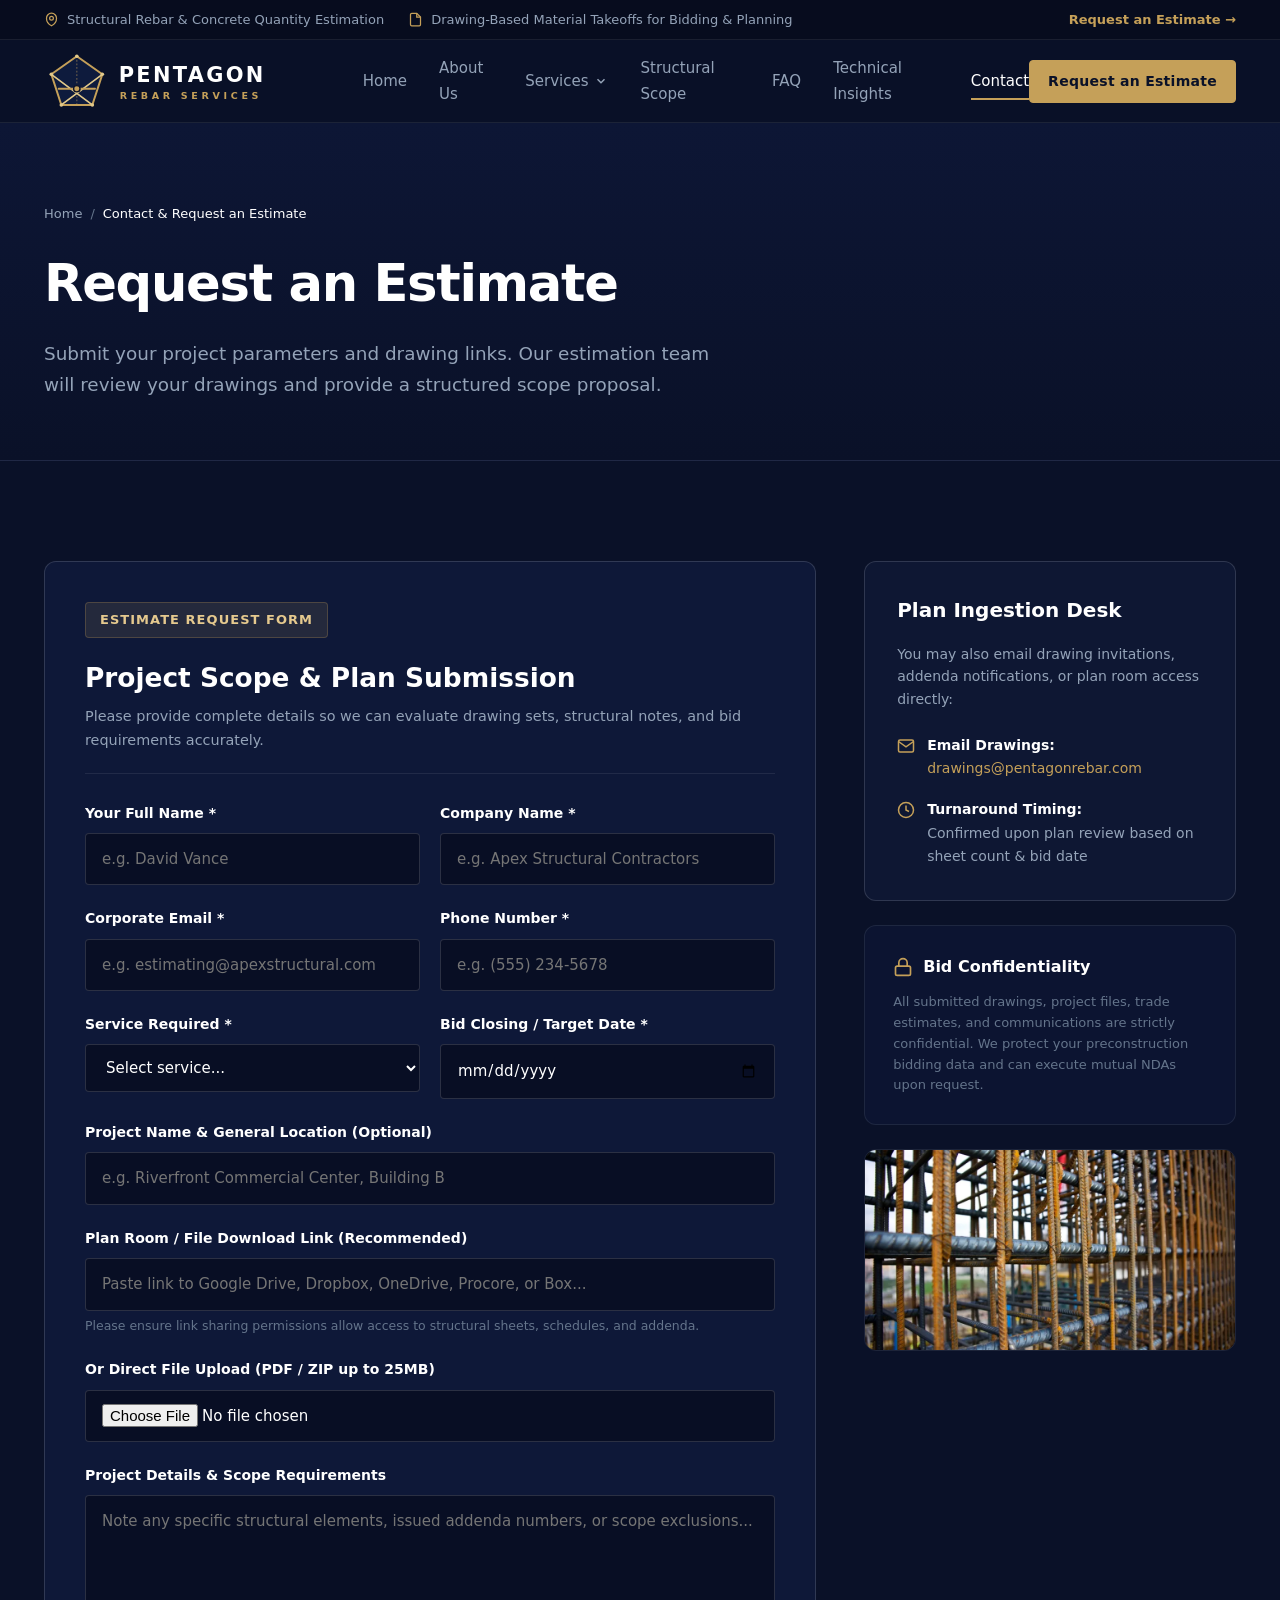
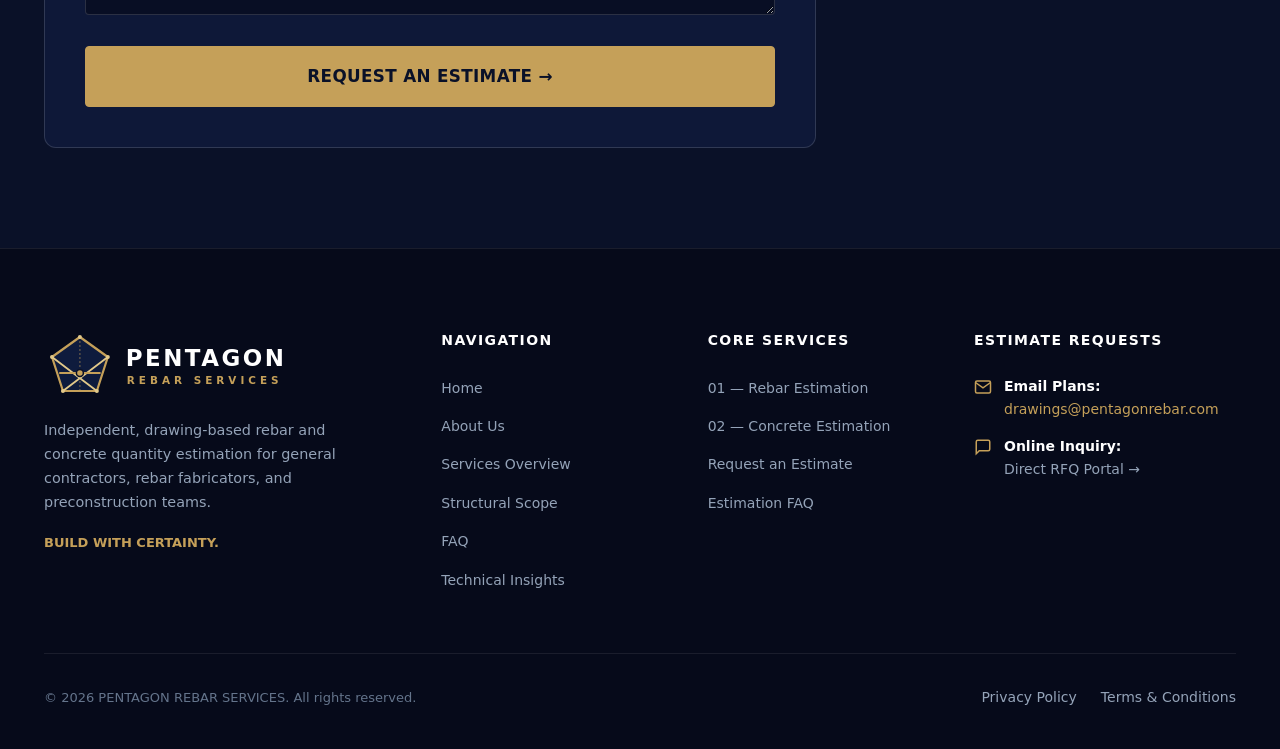
==== commit 18eccdd4: "Update website pages" ====
--- a/contact.html
+++ b/contact.html
@@ -4,9 +4,16 @@
   <meta charset="UTF-8">
   <meta http-equiv="X-UA-Compatible" content="IE=edge">
   <meta name="viewport" content="width=device-width, initial-scale=1.0">
-  <title>Contact &amp; Request a Quote (RFQ) | PENTAGON REBAR SERVICES</title>
-  <meta name="description" content="Submit structural drawings and plan sets for reinforcing steel and concrete estimation. Get a fast, itemized takeoff proposal from PENTAGON REBAR SERVICES.">
+  <title>Contact &amp; Request an Estimate | PENTAGON REBAR SERVICES</title>
+  <meta name="description" content="Submit structural plans and project details to request a drawing-based rebar or concrete estimation quote from Pentagon Rebar Services.">
+  <meta name="keywords" content="Request Rebar Estimate, Request Concrete Takeoff, Submit Plans, Construction Takeoff Quote, RFQ Portal">
+  <meta name="author" content="PENTAGON REBAR SERVICES">
   <meta name="robots" content="index, follow">
+
+  <!-- Open Graph -->
+  <meta property="og:title" content="Contact &amp; Request an Estimate | PENTAGON REBAR SERVICES">
+  <meta property="og:description" content="Submit drawings for independent rebar and concrete quantity takeoffs. Build with Certainty.">
+  <meta property="og:type" content="website">
 
   <!-- Favicon -->
   <link rel="icon" href="assets/images/favicon.svg" type="image/svg+xml">
@@ -24,16 +31,16 @@
         <div class="top-bar-items">
           <div class="top-bar-item">
             <svg width="15" height="15" viewBox="0 0 24 24" fill="none" stroke="currentColor" stroke-width="2"><path d="M12 22s-8-4.5-8-11.8A8 8 0 0 1 12 2a8 8 0 0 1 8 8.2c0 7.3-8 11.8-8 11.8z"/><circle cx="12" cy="10" r="3"/></svg>
-            <span>Preconstruction Estimation &amp; Material Quantification</span>
+            <span>Structural Rebar &amp; Concrete Quantity Estimation</span>
           </div>
           <div class="top-bar-item">
-            <svg width="15" height="15" viewBox="0 0 24 24" fill="none" stroke="currentColor" stroke-width="2"><circle cx="12" cy="12" r="10"/><polyline points="12 6 12 12 16 14"/></svg>
-            <span>Bid-Optimized Turnaround &amp; Technical Support</span>
+            <svg width="15" height="15" viewBox="0 0 24 24" fill="none" stroke="currentColor" stroke-width="2"><path d="M14 2H6a2 2 0 0 0-2 2v16a2 2 0 0 0 2 2h12a2 2 0 0 0 2-2V8z"/><polyline points="14 2 14 8 20 8"/></svg>
+            <span>Drawing-Based Material Takeoffs for Bidding &amp; Planning</span>
           </div>
         </div>
         <div class="top-bar-items">
           <div class="top-bar-item">
-            <span style="color: var(--accent-cyan); font-weight: 600;">RFQ Ingestion Desk Active</span>
+            <a href="contact.html" style="color: var(--accent-gold); font-weight: 600;">Request an Estimate &rarr;</a>
           </div>
         </div>
       </div>
@@ -59,25 +66,21 @@
             </a>
             <div class="dropdown-menu">
               <a href="rebar-estimation.html" class="dropdown-item">
-                <div class="dropdown-item-icon">
-                  <svg width="18" height="18" viewBox="0 0 24 24" fill="none" stroke="currentColor" stroke-width="2"><path d="M4 22h16"/><path d="M12 2v20"/><path d="m8 6 8 8"/><path d="m8 12 8 8"/></svg>
-                </div>
+                <span class="dropdown-item-num">01</span>
                 <div>
-                  <div class="dropdown-item-title">01 — Rebar Estimation</div>
-                  <div class="dropdown-item-desc">Itemized tonnage, bar schedules &amp; element takeoffs</div>
+                  <div class="dropdown-item-title">Rebar Estimation</div>
+                  <div class="dropdown-item-desc">Tonnage takeoffs, bar sizes, accessories &amp; element lists</div>
                 </div>
               </a>
               <a href="concrete-estimation.html" class="dropdown-item">
-                <div class="dropdown-item-icon" style="background: rgba(245, 158, 11, 0.12); color: var(--accent-amber);">
-                  <svg width="18" height="18" viewBox="0 0 24 24" fill="none" stroke="currentColor" stroke-width="2"><rect x="3" y="3" width="18" height="18" rx="2"/><path d="M3 9h18"/><path d="M9 21V9"/></svg>
-                </div>
+                <span class="dropdown-item-num">02</span>
                 <div>
-                  <div class="dropdown-item-title">02 — Concrete Estimation</div>
-                  <div class="dropdown-item-desc">Cubic yardage, pour segmentation &amp; formwork SFCA</div>
+                  <div class="dropdown-item-title">Concrete Estimation</div>
+                  <div class="dropdown-item-desc">Cubic yardage, element takeoffs &amp; pour segmentation</div>
                 </div>
               </a>
-              <a href="services.html" class="dropdown-item" style="border-top: 1px solid var(--border-subtle); margin-top: 6px; padding-top: 10px;">
-                <div class="dropdown-item-title" style="color: var(--accent-cyan); font-size: 0.8125rem;">View Full Services Overview &rarr;</div>
+              <a href="services.html" class="dropdown-item" style="border-top: 1px solid var(--border-subtle); margin-top: 4px; padding-top: 10px;">
+                <div class="dropdown-item-title" style="color: var(--accent-gold); font-size: 0.8125rem;">View Both Services Overview &rarr;</div>
               </a>
             </div>
           </li>
@@ -87,9 +90,9 @@
           <li><a href="contact.html" class="nav-link active">Contact</a></li>
         </ul>
 
-        <!-- Action Button -->
+        <!-- Action Button & Mobile Toggle -->
         <div style="display: flex; align-items: center; gap: 16px;">
-          <a href="contact.html" class="btn btn-primary btn-sm d-none d-md-inline-flex">Submit Plans / RFQ</a>
+          <a href="contact.html" class="btn btn-primary btn-sm d-none d-md-inline-flex">Request an Estimate</a>
           <button class="mobile-toggle" aria-label="Toggle Mobile Menu">
             <svg width="24" height="24" viewBox="0 0 24 24" fill="none" stroke="currentColor" stroke-width="2"><line x1="3" y1="12" x2="21" y2="12"/><line x1="3" y1="6" x2="21" y2="6"/><line x1="3" y1="18" x2="21" y2="18"/></svg>
           </button>
@@ -98,7 +101,7 @@
     </div>
   </header>
 
-  <!-- Mobile Drawer -->
+  <!-- Mobile Drawer Navigation -->
   <div class="mobile-drawer-overlay"></div>
   <aside class="mobile-drawer">
     <div class="mobile-drawer-header">
@@ -111,227 +114,182 @@
       <a href="index.html" class="mobile-drawer-link">Home</a>
       <a href="about.html" class="mobile-drawer-link">About Us</a>
       <a href="services.html" class="mobile-drawer-link">Services Overview</a>
-      <a href="rebar-estimation.html" class="mobile-drawer-link" style="padding-left: 16px; font-size: 0.95rem; color: var(--accent-cyan);">&bull; 01 Rebar Estimation</a>
-      <a href="concrete-estimation.html" class="mobile-drawer-link" style="padding-left: 16px; font-size: 0.95rem; color: var(--accent-amber);">&bull; 02 Concrete Estimation</a>
+      <a href="rebar-estimation.html" class="mobile-drawer-link" style="padding-left: 16px; font-size: 0.95rem; color: var(--accent-gold);">&bull; 01 Rebar Estimation</a>
+      <a href="concrete-estimation.html" class="mobile-drawer-link" style="padding-left: 16px; font-size: 0.95rem; color: var(--accent-gold);">&bull; 02 Concrete Estimation</a>
       <a href="projects.html" class="mobile-drawer-link">Structural Scope</a>
       <a href="faq.html" class="mobile-drawer-link">FAQ</a>
       <a href="insights.html" class="mobile-drawer-link">Technical Insights</a>
-      <a href="contact.html" class="mobile-drawer-link active">Contact &amp; RFQ</a>
+      <a href="contact.html" class="mobile-drawer-link active">Contact</a>
       <div style="margin-top: 24px;">
-        <a href="contact.html" class="btn btn-primary" style="width: 100%;">Submit Plans for Quote</a>
+        <a href="contact.html" class="btn btn-primary" style="width: 100%;">Request an Estimate</a>
       </div>
     </div>
   </aside>
 
-  <!-- Page Breadcrumbs & Hero -->
-  <section class="page-hero">
-    <div class="container">
-      <nav class="breadcrumbs">
+  <!-- Page Header -->
+  <section class="inner-page-header">
+    <div class="container">
+      <nav class="breadcrumbs-nav" aria-label="Breadcrumb">
         <a href="index.html">Home</a>
         <span>/</span>
-        <span style="color: #FFFFFF;">Contact &amp; RFQ Portal</span>
+        <span style="color: #FFFFFF;">Contact &amp; Request an Estimate</span>
       </nav>
-      <h1 class="page-hero-title">Request an Estimation Quote.</h1>
-      <p class="page-hero-lead">
-        Submit your project parameters and plan room links. Our structural estimation team will audit your set and respond with a formal scope proposal and firm delivery date.
+      <h1 class="inner-page-title">Request an Estimate</h1>
+      <p class="inner-page-lead">
+        Submit your project parameters and drawing links. Our estimation team will review your drawings and provide a structured scope proposal.
       </p>
     </div>
   </section>
 
-  <!-- Main RFQ Form & Contact Information Grid -->
+  <!-- Contact Form & Sidebar Section -->
   <section class="section">
     <div class="container">
       <div style="display: grid; grid-template-columns: 1.35fr 0.65fr; gap: 48px; align-items: start;">
 
-        <!-- RFQ Intake Form -->
-        <div class="form-card">
+        <!-- Estimate Request Form -->
+        <div class="contact-form-card">
           <div style="margin-bottom: 28px; padding-bottom: 20px; border-bottom: 1px solid var(--border-subtle);">
-            <div class="badge badge-amber" style="margin-bottom: 10px;">Preconstruction RFQ Portal</div>
-            <h2 style="font-size: 1.65rem; color: #FFFFFF; font-weight: 700;">Project Scope &amp; Plan Ingestion</h2>
+            <div class="badge">Estimate Request Form</div>
+            <h2 style="font-size: 1.65rem; color: #FFFFFF; font-weight: 700;">Project Scope &amp; Plan Submission</h2>
             <p style="color: var(--text-secondary); font-size: 0.9rem; margin-top: 6px;">
-              Please provide complete details so we can evaluate drawing sets, structural notes, and bid schedule requirements accurately.
+              Please provide complete details so we can evaluate drawing sets, structural notes, and bid requirements accurately.
             </p>
           </div>
 
-          <form id="rfq-form">
-            <!-- Row 1: Contact Info -->
-            <div class="form-grid-2">
-              <div class="form-group">
-                <label class="form-label" for="rfq-name">Your Full Name *</label>
-                <input type="text" id="rfq-name" class="form-control" placeholder="e.g. David Vance" required>
-              </div>
-              <div class="form-group">
-                <label class="form-label" for="rfq-company">Company Name *</label>
-                <input type="text" id="rfq-company" class="form-control" placeholder="e.g. Apex Structural Contractors" required>
+          <form id="contact-rfq-form" onsubmit="event.preventDefault(); document.getElementById('form-success-message').style.display = 'block'; this.reset();">
+            <!-- Row 1: Name & Company -->
+            <div class="form-row-2">
+              <div class="form-field-group">
+                <label class="form-label" for="contact-name">Your Full Name *</label>
+                <input type="text" id="contact-name" class="form-input-text" placeholder="e.g. David Vance" required>
+              </div>
+              <div class="form-field-group">
+                <label class="form-label" for="contact-company">Company Name *</label>
+                <input type="text" id="contact-company" class="form-input-text" placeholder="e.g. Apex Structural Contractors" required>
               </div>
             </div>
 
             <!-- Row 2: Email & Phone -->
-            <div class="form-grid-2">
-              <div class="form-group">
-                <label class="form-label" for="rfq-email">Corporate Email *</label>
-                <input type="email" id="rfq-email" class="form-control" placeholder="e.g. estimating@apexstructural.com" required>
-              </div>
-              <div class="form-group">
-                <label class="form-label" for="rfq-phone">Direct Phone Number *</label>
-                <input type="tel" id="rfq-phone" class="form-control" placeholder="e.g. +1 (555) 234-5678" required>
-              </div>
-            </div>
-
-            <!-- Row 3: Role & Trade Selection -->
-            <div class="form-grid-2">
-              <div class="form-group">
-                <label class="form-label" for="rfq-role">Your Role on Project *</label>
-                <select id="rfq-role" class="form-control" required>
-                  <option value="">Select your role...</option>
-                  <option value="General Contractor">General Contractor (GC)</option>
-                  <option value="Rebar Fabricator">Rebar Fabricator</option>
-                  <option value="Concrete Subcontractor">Concrete Subcontractor / Placer</option>
-                  <option value="Developer / Owner">Developer / Real Estate Owner</option>
-                  <option value="Independent Estimator">Independent Chief Estimator</option>
-                </select>
-              </div>
-              <div class="form-group">
-                <label class="form-label" for="rfq-trade">Required Estimation Trade *</label>
-                <select id="rfq-trade" class="form-control" required>
+            <div class="form-row-2">
+              <div class="form-field-group">
+                <label class="form-label" for="contact-email">Corporate Email *</label>
+                <input type="email" id="contact-email" class="form-input-text" placeholder="e.g. estimating@apexstructural.com" required>
+              </div>
+              <div class="form-field-group">
+                <label class="form-label" for="contact-phone">Phone Number *</label>
+                <input type="tel" id="contact-phone" class="form-input-text" placeholder="e.g. (555) 234-5678" required>
+              </div>
+            </div>
+
+            <!-- Row 3: Service Selection & Bid Date -->
+            <div class="form-row-2">
+              <div class="form-field-group">
+                <label class="form-label" for="contact-service">Service Required *</label>
+                <select id="contact-service" class="form-select" required>
+                  <option value="">Select service...</option>
                   <option value="Both">Both (01 Rebar Estimation + 02 Concrete Estimation)</option>
                   <option value="Rebar">01 — Rebar Estimation Only</option>
                   <option value="Concrete">02 — Concrete Estimation Only</option>
                 </select>
               </div>
+              <div class="form-field-group">
+                <label class="form-label" for="contact-bid-date">Bid Closing / Target Date *</label>
+                <input type="date" id="contact-bid-date" class="form-input-text" required>
+              </div>
             </div>
 
             <!-- Row 4: Project Details -->
-            <div class="form-grid-2">
-              <div class="form-group">
-                <label class="form-label" for="rfq-proj-name">Project Name &amp; Location</label>
-                <input type="text" id="rfq-proj-name" class="form-control" placeholder="e.g. Summit Logistics Center, Phase 2">
-              </div>
-              <div class="form-group">
-                <label class="form-label" for="rfq-bid-date">Bid Due Date *</label>
-                <input type="date" id="rfq-bid-date" class="form-control" required>
-              </div>
-            </div>
-
-            <!-- Drawing Link Field -->
-            <div class="form-group">
-              <label class="form-label" for="rfq-link">Plan Room / File Download Link (Recommended)</label>
-              <input type="url" id="rfq-link" class="form-control" placeholder="Paste link to Procore, PlanGrid, DropBox, OneDrive, Google Drive, or WeTransfer...">
-              <span style="font-size: 0.78rem; color: var(--text-muted); margin-top: 4px; display: block;">
-                Please ensure link permissions allow downloading architectural, structural, and addenda sets.
+            <div class="form-field-group">
+              <label class="form-label" for="contact-project">Project Name &amp; General Location (Optional)</label>
+              <input type="text" id="contact-project" class="form-input-text" placeholder="e.g. Riverfront Commercial Center, Building B">
+            </div>
+
+            <!-- Row 5: Drawing Link Field -->
+            <div class="form-field-group">
+              <label class="form-label" for="contact-link">Plan Room / File Download Link (Recommended)</label>
+              <input type="url" id="contact-link" class="form-input-text" placeholder="Paste link to Google Drive, Dropbox, OneDrive, Procore, or Box...">
+              <span style="font-size: 0.78rem; color: var(--text-muted); margin-top: 5px; display: block;">
+                Please ensure link sharing permissions allow access to structural sheets, schedules, and addenda.
               </span>
             </div>
 
-            <!-- Scope Checklist -->
-            <div class="form-group" style="background: rgba(7, 11, 20, 0.4); padding: 18px; border-radius: var(--radius-md); border: 1px solid var(--border-subtle);">
-              <label class="form-label" style="margin-bottom: 12px;">Specific Takeoff Scope Elements</label>
-              <div style="display: grid; grid-template-columns: repeat(2, 1fr); gap: 12px;">
-                <label class="checkbox-group">
-                  <input type="checkbox" checked>
-                  <span>Continuous &amp; Spread Footings</span>
-                </label>
-                <label class="checkbox-group">
-                  <input type="checkbox" checked>
-                  <span>Shear Walls &amp; Core Walls</span>
-                </label>
-                <label class="checkbox-group">
-                  <input type="checkbox" checked>
-                  <span>Columns, Piers &amp; Grade Beams</span>
-                </label>
-                <label class="checkbox-group">
-                  <input type="checkbox" checked>
-                  <span>SOG / Wire Mesh (WWF)</span>
-                </label>
-                <label class="checkbox-group">
-                  <input type="checkbox" checked>
-                  <span>Elevated Decks &amp; SOMD</span>
-                </label>
-                <label class="checkbox-group">
-                  <input type="checkbox" checked>
-                  <span>Formwork Area (SFCA)</span>
-                </label>
-              </div>
-            </div>
-
-            <!-- Message / Notes -->
-            <div class="form-group">
-              <label class="form-label" for="rfq-notes">Special Instructions / Addenda Notes</label>
-              <textarea id="rfq-notes" class="form-control" rows="4" placeholder="Mention any specific alternates, exclusions, addenda numbers, or delivery preferences..."></textarea>
+            <!-- Row 6: Direct Drawing Upload (Optional) -->
+            <div class="form-field-group">
+              <label class="form-label" for="contact-file">Or Direct File Upload (PDF / ZIP up to 25MB)</label>
+              <input type="file" id="contact-file" class="form-input-text" accept=".pdf,.zip,.dwg">
+            </div>
+
+            <!-- Row 7: Scope Details / Notes -->
+            <div class="form-field-group">
+              <label class="form-label" for="contact-notes">Project Details &amp; Scope Requirements</label>
+              <textarea id="contact-notes" class="form-textarea" placeholder="Note any specific structural elements, issued addenda numbers, or scope exclusions..."></textarea>
             </div>
 
             <!-- Submit Button -->
             <button type="submit" class="btn btn-primary btn-lg" style="width: 100%;">
-              Submit RFQ for Estimation Review &rarr;
+              REQUEST AN ESTIMATE &rarr;
             </button>
           </form>
 
-          <!-- Interactive Modal / Submission Output -->
-          <div id="rfq-confirmation" style="display: none; margin-top: 24px; background: rgba(16, 185, 129, 0.1); border: 1px solid rgba(16, 185, 129, 0.3); border-radius: var(--radius-md); padding: 20px;">
-            <div style="display: flex; align-items: center; gap: 12px; margin-bottom: 8px;">
-              <svg width="24" height="24" viewBox="0 0 24 24" fill="none" stroke="#10B981" stroke-width="2.5"><polyline points="20 6 9 17 4 12"/></svg>
-              <h4 style="font-size: 1.1rem; color: #FFFFFF; font-weight: 700;">RFQ Submission Received</h4>
-            </div>
-            <p style="color: var(--text-secondary); font-size: 0.9rem; line-height: 1.5;">
-              Thank you. Our preconstruction structural estimators have logged your project documents. We will review the drawing scale and notes, and dispatch a formal quotation within standard business hours.
+          <!-- Confirmation Box -->
+          <div id="form-success-message" style="display: none; margin-top: 24px; background: rgba(197, 160, 89, 0.1); border: 1px solid var(--border-gold); border-radius: var(--radius-sm); padding: 20px;">
+            <div style="display: flex; align-items: center; gap: 12px; margin-bottom: 6px;">
+              <svg width="22" height="22" viewBox="0 0 24 24" fill="none" stroke="var(--accent-gold)" stroke-width="2.5"><polyline points="20 6 9 17 4 12"/></svg>
+              <h4 style="font-size: 1.05rem; color: #FFFFFF; font-weight: 700;">Estimate Request Received</h4>
+            </div>
+            <p style="color: var(--text-secondary); font-size: 0.875rem; line-height: 1.5;">
+              Thank you. Our preconstruction estimators have received your inquiry. We will review your drawing documents and respond with scope confirmation and scheduling.
             </p>
           </div>
         </div>
 
-        <!-- Contact Cards & Info Sidebar -->
+        <!-- Sidebar Information -->
         <div style="display: flex; flex-direction: column; gap: 24px;">
 
-          <div style="background: var(--bg-card); border: 1px solid var(--border-medium); border-radius: var(--radius-xl); padding: 32px;">
-            <h3 style="font-size: 1.35rem; color: #FFFFFF; font-weight: 700; margin-bottom: 16px;">
-              Direct Ingestion Coordinates
+          <!-- Direct Coordinates -->
+          <div style="background: var(--bg-card); border: 1px solid var(--border-medium); border-radius: var(--radius-lg); padding: 32px;">
+            <h3 style="font-size: 1.25rem; color: #FFFFFF; font-weight: 700; margin-bottom: 16px;">
+              Plan Ingestion Desk
             </h3>
             <p style="font-size: 0.875rem; color: var(--text-secondary); line-height: 1.6; margin-bottom: 24px;">
-              For direct plan distribution, contractor invitation links, or urgent addenda updates, reach our estimation desk:
+              You may also email drawing invitations, addenda notifications, or plan room access directly:
             </p>
 
-            <div style="display: flex; flex-direction: column; gap: 18px; font-size: 0.9rem;">
-              <div style="display: flex; gap: 14px; align-items: flex-start;">
-                <div style="width: 36px; height: 36px; border-radius: var(--radius-sm); background: rgba(14, 165, 233, 0.12); color: var(--accent-cyan); display: flex; align-items: center; justify-content: center; flex-shrink: 0;">
-                  <svg width="18" height="18" viewBox="0 0 24 24" fill="none" stroke="currentColor" stroke-width="2"><path d="M4 4h16c1.1 0 2 .9 2 2v12c0 1.1-.9 2-2 2H4c-1.1 0-2-.9-2-2V6c0-1.1.9-2 2-2z"/><polyline points="22,6 12,13 2,6"/></svg>
+            <div style="display: flex; flex-direction: column; gap: 18px; font-size: 0.875rem;">
+              <div style="display: flex; gap: 12px; align-items: flex-start;">
+                <svg width="18" height="18" viewBox="0 0 24 24" fill="none" stroke="currentColor" stroke-width="2" style="color: var(--accent-gold); flex-shrink: 0; margin-top: 3px;"><path d="M4 4h16c1.1 0 2 .9 2 2v12c0 1.1-.9 2-2 2H4c-1.1 0-2-.9-2-2V6c0-1.1.9-2 2-2z"/><polyline points="22,6 12,13 2,6"/></svg>
+                <div>
+                  <div style="font-weight: 700; color: #FFFFFF;">Email Drawings:</div>
+                  <a href="mailto:drawings@pentagonrebar.com" style="color: var(--accent-gold); word-break: break-all;">drawings@pentagonrebar.com</a>
                 </div>
+              </div>
+
+              <div style="display: flex; gap: 12px; align-items: flex-start;">
+                <svg width="18" height="18" viewBox="0 0 24 24" fill="none" stroke="currentColor" stroke-width="2" style="color: var(--accent-gold); flex-shrink: 0; margin-top: 3px;"><circle cx="12" cy="12" r="10"/><polyline points="12 6 12 12 16 14"/></svg>
                 <div>
-                  <div style="font-weight: 700; color: #FFFFFF;">Plan Submissions Email</div>
-                  <div style="color: var(--text-secondary); font-family: var(--font-mono); font-size: 0.84rem;">rfq@pentagonrebarservices.com</div>
+                  <div style="font-weight: 700; color: #FFFFFF;">Turnaround Timing:</div>
+                  <div style="color: var(--text-secondary);">Confirmed upon plan review based on sheet count &amp; bid date</div>
                 </div>
               </div>
-
-              <div style="display: flex; gap: 14px; align-items: flex-start;">
-                <div style="width: 36px; height: 36px; border-radius: var(--radius-sm); background: rgba(245, 158, 11, 0.12); color: var(--accent-amber); display: flex; align-items: center; justify-content: center; flex-shrink: 0;">
-                  <svg width="18" height="18" viewBox="0 0 24 24" fill="none" stroke="currentColor" stroke-width="2"><circle cx="12" cy="12" r="10"/><polyline points="12 6 12 12 16 14"/></svg>
-                </div>
-                <div>
-                  <div style="font-weight: 700; color: #FFFFFF;">Turnaround Response Window</div>
-                  <div style="color: var(--text-secondary); font-size: 0.84rem;">Proposals issued within 4 to 8 business hours</div>
-                </div>
-              </div>
-
-              <div style="display: flex; gap: 14px; align-items: flex-start;">
-                <div style="width: 36px; height: 36px; border-radius: var(--radius-sm); background: rgba(16, 185, 129, 0.12); color: var(--accent-emerald); display: flex; align-items: center; justify-content: center; flex-shrink: 0;">
-                  <svg width="18" height="18" viewBox="0 0 24 24" fill="none" stroke="currentColor" stroke-width="2"><path d="M12 22s-8-4.5-8-11.8A8 8 0 0 1 12 2a8 8 0 0 1 8 8.2c0 7.3-8 11.8-8 11.8z"/><circle cx="12" cy="10" r="3"/></svg>
-                </div>
-                <div>
-                  <div style="font-weight: 700; color: #FFFFFF;">International Coverage</div>
-                  <div style="color: var(--text-secondary); font-size: 0.84rem;">Serving US, Canadian, UK &amp; International Projects</div>
-                </div>
-              </div>
-            </div>
-          </div>
-
-          <!-- Non-Disclosure Notice Card -->
-          <div style="background: rgba(15, 23, 42, 0.7); border: 1px solid var(--border-subtle); border-radius: var(--radius-xl); padding: 28px;">
-            <div style="display: flex; align-items: center; gap: 10px; margin-bottom: 10px;">
-              <svg width="20" height="20" viewBox="0 0 24 24" fill="none" stroke="currentColor" stroke-width="2" style="color: var(--accent-cyan);"><rect x="3" y="11" width="18" height="11" rx="2" ry="2"/><path d="M7 11V7a5 5 0 0 1 10 0v4"/></svg>
-              <h4 style="font-size: 1.05rem; color: #FFFFFF; font-weight: 700;">Confidentiality Guaranteed</h4>
-            </div>
-            <p style="font-size: 0.84rem; color: var(--text-muted); line-height: 1.6;">
-              All uploaded drawings, bid packages, unit rates, and subcontractor estimates are strictly confidential. We execute bilateral Non-Disclosure Agreements (NDAs) upon request before plan review.
+            </div>
+          </div>
+
+          <!-- Confidentiality Card -->
+          <div style="background: rgba(14, 24, 56, 0.6); border: 1px solid var(--border-subtle); border-radius: var(--radius-lg); padding: 28px;">
+            <div style="display: flex; align-items: center; gap: 10px; margin-bottom: 12px;">
+              <svg width="20" height="20" viewBox="0 0 24 24" fill="none" stroke="currentColor" stroke-width="2" style="color: var(--accent-gold);"><rect x="3" y="11" width="18" height="11" rx="2" ry="2"/><path d="M7 11V7a5 5 0 0 1 10 0v4"/></svg>
+              <h4 style="font-size: 1rem; color: #FFFFFF; font-weight: 700;">Bid Confidentiality</h4>
+            </div>
+            <p style="font-size: 0.8125rem; color: var(--text-muted); line-height: 1.6;">
+              All submitted drawings, project files, trade estimates, and communications are strictly confidential. We protect your preconstruction bidding data and can execute mutual NDAs upon request.
             </p>
           </div>
 
+          <!-- Engineer Visual -->
+          <div style="border-radius: var(--radius-lg); overflow: hidden; border: 1px solid var(--border-subtle);">
+            <img src="assets/images/contact-engineer.jpg" alt="Preconstruction engineer reviewing structural plans" style="width: 100%; height: 200px; object-fit: cover;">
+          </div>
+
         </div>
 
       </div>
@@ -339,96 +297,85 @@
   </section>
 
   <!-- Footer -->
-  <footer class="footer-main">
-    <div class="container">
-      <div class="footer-grid">
-        <div>
-          <a href="index.html" class="brand-logo" aria-label="Pentagon Rebar Services Home">
-            <img src="assets/images/pentagon-logo.svg" alt="PENTAGON REBAR SERVICES Logo" height="38">
+  <footer class="footer-area">
+    <div class="container">
+      <div class="footer-columns-grid">
+        <!-- Col 1: Bio -->
+        <div>
+          <a href="index.html" class="brand-logo">
+            <img src="assets/images/pentagon-logo.svg" alt="PENTAGON REBAR SERVICES" height="38">
           </a>
-          <p class="footer-bio">
-            PENTAGON REBAR SERVICES is a specialized preconstruction quantity takeoff company delivering engineered rebar and concrete estimation solutions for contractors and fabricators.
+          <p class="footer-bio-text">
+            Independent, drawing-based rebar and concrete quantity estimation for general contractors, rebar fabricators, and preconstruction teams.
           </p>
-          <div style="margin-top: 20px; font-size: 0.8125rem; color: var(--text-muted);">
-            Standards: CRSI &bull; ACI 318 &bull; ASTM A615 &bull; CSI MasterFormat
-          </div>
-        </div>
-
-        <div>
-          <h4 class="footer-heading">Services</h4>
-          <ul class="footer-links">
-            <li><a href="rebar-estimation.html" class="footer-link">01 &mdash; Rebar Estimation</a></li>
-            <li><a href="concrete-estimation.html" class="footer-link">02 &mdash; Concrete Estimation</a></li>
-            <li><a href="services.html" class="footer-link">Combined Takeoff Packages</a></li>
-            <li><a href="projects.html" class="footer-link">Structural Scope Overview</a></li>
+          <div style="margin-top: 18px; font-size: 0.8125rem; color: var(--accent-gold); font-weight: 600;">
+            BUILD WITH CERTAINTY.
+          </div>
+        </div>
+
+        <!-- Col 2: Navigation -->
+        <div>
+          <div class="footer-col-heading">Navigation</div>
+          <ul class="footer-nav-list">
+            <li><a href="index.html" class="footer-nav-link">Home</a></li>
+            <li><a href="about.html" class="footer-nav-link">About Us</a></li>
+            <li><a href="services.html" class="footer-nav-link">Services Overview</a></li>
+            <li><a href="projects.html" class="footer-nav-link">Structural Scope</a></li>
+            <li><a href="faq.html" class="footer-nav-link">FAQ</a></li>
+            <li><a href="insights.html" class="footer-nav-link">Technical Insights</a></li>
           </ul>
         </div>
 
-        <div>
-          <h4 class="footer-heading">Navigation</h4>
-          <ul class="footer-links">
-            <li><a href="index.html" class="footer-link">Home</a></li>
-            <li><a href="about.html" class="footer-link">About Pentagon</a></li>
-            <li><a href="faq.html" class="footer-link">Estimation FAQ</a></li>
-            <li><a href="insights.html" class="footer-link">Technical Insights</a></li>
-            <li><a href="contact.html" class="footer-link">Request a Quote</a></li>
+        <!-- Col 3: Services -->
+        <div>
+          <div class="footer-col-heading">Core Services</div>
+          <ul class="footer-nav-list">
+            <li><a href="rebar-estimation.html" class="footer-nav-link">01 — Rebar Estimation</a></li>
+            <li><a href="concrete-estimation.html" class="footer-nav-link">02 — Concrete Estimation</a></li>
+            <li><a href="contact.html" class="footer-nav-link">Request an Estimate</a></li>
+            <li><a href="faq.html" class="footer-nav-link">Estimation FAQ</a></li>
           </ul>
         </div>
 
-        <div>
-          <h4 class="footer-heading">Inquiries &amp; Plans</h4>
-          <div class="footer-contact-item">
+        <!-- Col 4: Contact Info -->
+        <div>
+          <div class="footer-col-heading">Estimate Requests</div>
+          <div class="footer-contact-row">
             <svg width="18" height="18" viewBox="0 0 24 24" fill="none" stroke="currentColor" stroke-width="2"><path d="M4 4h16c1.1 0 2 .9 2 2v12c0 1.1-.9 2-2 2H4c-1.1 0-2-.9-2-2V6c0-1.1.9-2 2-2z"/><polyline points="22,6 12,13 2,6"/></svg>
             <div>
-              <div style="font-weight: 600; color: #FFFFFF;">Plan Submissions / RFQs</div>
-              <div style="color: var(--accent-cyan); font-size: 0.8125rem; font-family: var(--font-mono);">rfq@pentagonrebarservices.com</div>
-            </div>
-          </div>
-          <div class="footer-contact-item">
-            <svg width="18" height="18" viewBox="0 0 24 24" fill="none" stroke="currentColor" stroke-width="2"><circle cx="12" cy="12" r="10"/><line x1="2" y1="12" x2="22" y2="12"/><path d="M12 2a15.3 15.3 0 0 1 4 10 15.3 15.3 0 0 1-4 10 15.3 15.3 0 0 1-4-10 15.3 15.3 0 0 1 4-10z"/></svg>
+              <div style="color: #FFFFFF; font-weight: 600;">Email Plans:</div>
+              <a href="mailto:drawings@pentagonrebar.com" style="color: var(--accent-gold);">drawings@pentagonrebar.com</a>
+            </div>
+          </div>
+          <div class="footer-contact-row">
+            <svg width="18" height="18" viewBox="0 0 24 24" fill="none" stroke="currentColor" stroke-width="2"><path d="M21 15a2 2 0 0 1-2 2H7l-4 4V5a2 2 0 0 1 2-2h14a2 2 0 0 1 2 2z"/></svg>
             <div>
-              <div style="font-weight: 600; color: #FFFFFF;">Service Coverage</div>
-              <div style="color: var(--text-muted); font-size: 0.8125rem;">North America, UK, Australia &amp; Global Projects</div>
-            </div>
-          </div>
-        </div>
-      </div>
-
-      <div class="footer-bottom">
-        <div>
-          &copy; <span id="current-year"></span> PENTAGON REBAR SERVICES. All rights reserved. Preconstruction material quantification.
-        </div>
-        <div class="footer-legal-links">
-          <a href="privacy-policy.html" class="footer-link">Privacy &amp; Data Security</a>
-          <a href="terms-and-conditions.html" class="footer-link">Terms &amp; Conditions</a>
+              <div style="color: #FFFFFF; font-weight: 600;">Online Inquiry:</div>
+              <a href="contact.html" style="color: var(--text-secondary);">Direct RFQ Portal &rarr;</a>
+            </div>
+          </div>
+        </div>
+      </div>
+
+      <!-- Footer Bottom -->
+      <div class="footer-bottom-bar">
+        <div>
+          &copy; 2026 PENTAGON REBAR SERVICES. All rights reserved.
+        </div>
+        <div class="footer-bottom-legal">
+          <a href="privacy-policy.html" class="footer-nav-link">Privacy Policy</a>
+          <a href="terms-and-conditions.html" class="footer-nav-link">Terms &amp; Conditions</a>
         </div>
       </div>
     </div>
   </footer>
 
   <!-- Back to Top Button -->
-  <button class="back-to-top" aria-label="Back to Top">
+  <button class="back-to-top" aria-label="Back to top">
     <svg width="20" height="20" viewBox="0 0 24 24" fill="none" stroke="currentColor" stroke-width="2.5"><polyline points="18 15 12 9 6 15"/></svg>
   </button>
 
+  <!-- Script -->
   <script src="assets/js/main.js"></script>
-  <script>
-    document.getElementById('current-year').textContent = new Date().getFullYear();
-
-    // RFQ Form Submission Simulation
-    const rfqForm = document.getElementById('rfq-form');
-    const rfqConfirmation = document.getElementById('rfq-confirmation');
-    if (rfqForm) {
-      rfqForm.addEventListener('submit', (e) => {
-        e.preventDefault();
-        rfqForm.style.opacity = '0.5';
-        rfqForm.querySelectorAll('input, button, select, textarea').forEach(el => el.disabled = true);
-        if (rfqConfirmation) {
-          rfqConfirmation.style.display = 'block';
-          rfqConfirmation.scrollIntoView({ behavior: 'smooth', block: 'nearest' });
-        }
-      });
-    }
-  </script>
 </body>
 </html>
